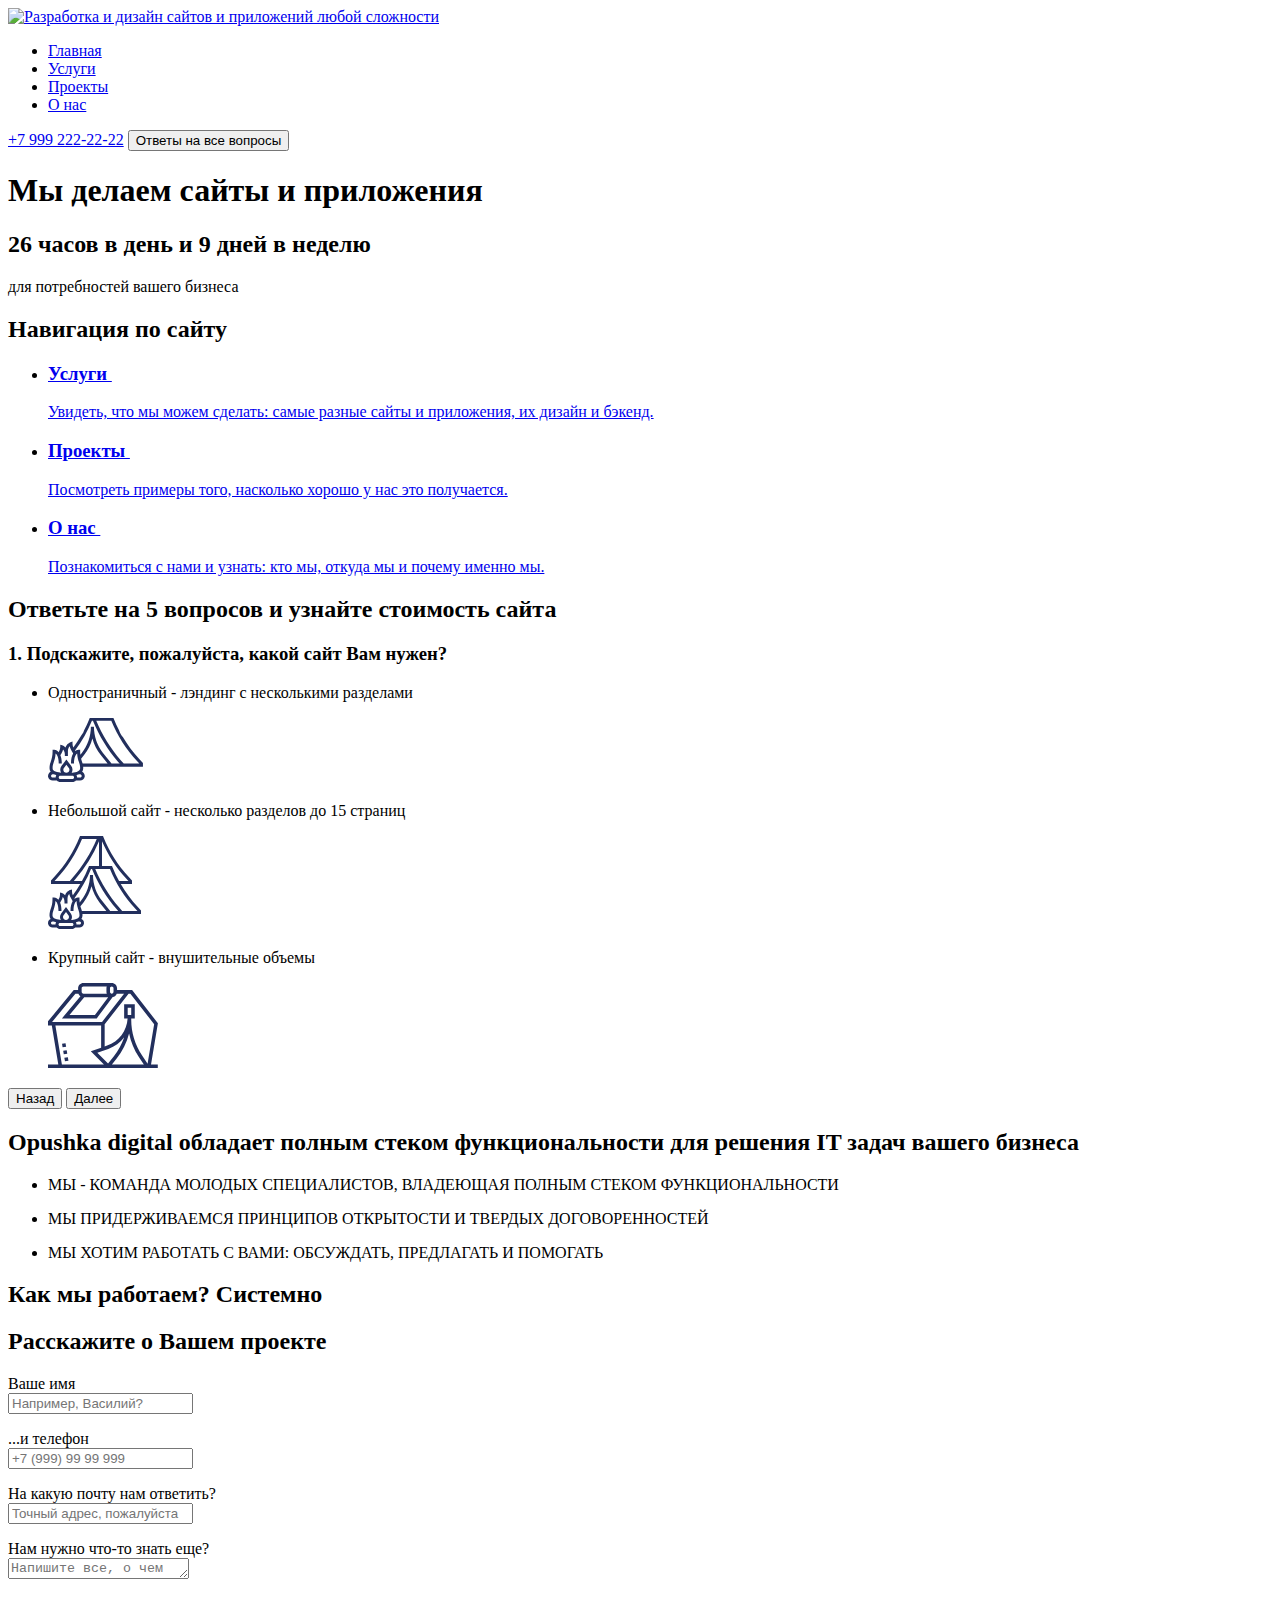
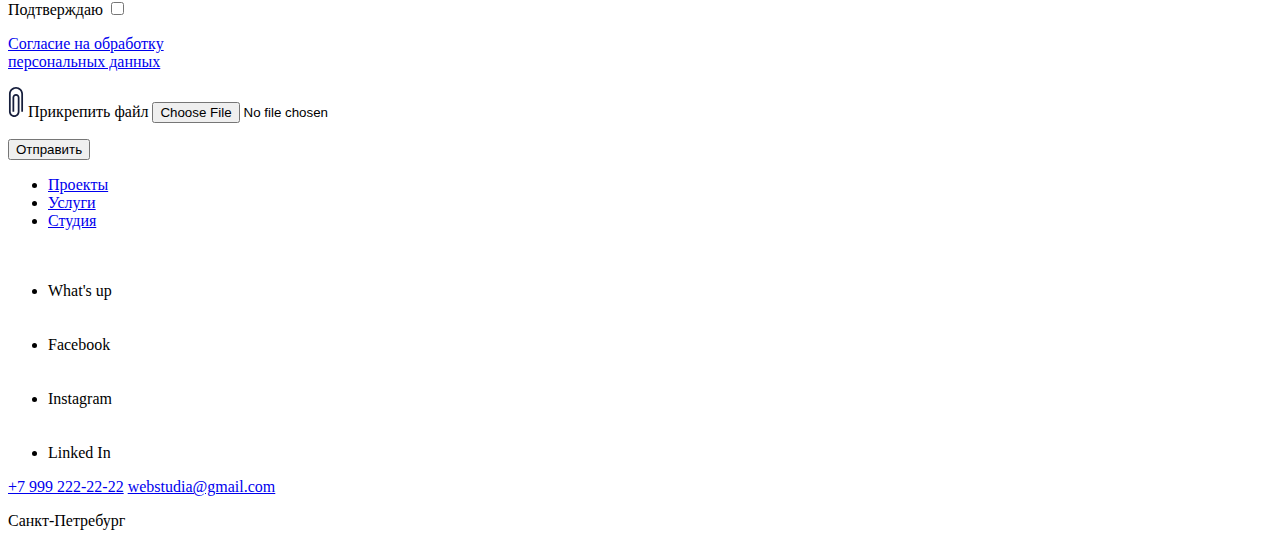
==== index.html @ 9a16cc69 "Title page" ====
<!DOCTYPE html>
<html lang="ru">
<head>
	<title>Opushka digital</title>
	<link rel="stylesheet" type="text/css" href="css/style.css">
	<meta charset="utf-8">
	<link href="https://fonts.googleapis.com/css?family=Roboto:300,400,500,600,700&amp;subset=cyrillic" rel="stylesheet">
</head>

<body>

<!-- wrapper for SVG Background -->
<div class="header--background-wrapper">
	<div class="block-container">
	<header class="header">

		<nav class="header__nav">
		
			<a class="header__logo" href="index.html"><img src="images/logo.png" width="100" height="100" alt="Разработка и дизайн сайтов и приложений любой сложности"></a>

			<ul class="header__menu">

				<li><a class="header__link visually-hidden" href="index.html">Главная</a></li>
				<li><a class="header__link" href="index.html">Услуги</a></li>
				<li><a class="header__link" href="index.html">Проекты</a></li>
				<li><a class="header__link" href="index.html">О нас</a></li>

			</ul>

			<div class="header__contacts">

				<a class="header__tel tel" href="tel:+79111760507">+7 999 222-22-22</a>
				
				<button class="header__feedback btn" title="Касательно IT и не только">Ответы на все вопросы</button>

			</div>

		</nav>

	</header>
	</div>

<main class="main-page">
	
	<div class="block-container">
	<!-- Text on pretty background -->
	<section class="main-page__abstract">

		<h1 class="abstract__h1">Мы делаем сайты и приложения</h1>

		<h2 class="abstract__slogan">26 часов в день и 9 дней в неделю</h2>

		<p  class="abstract__slogan">для потребностей вашего бизнеса</p>

	</section>
	</div>
<!-- Close wrapper for background-image -->
</div>

	<!-- Projects, services, about us etc -->
	<section class="main-page__nav-block">
	<div class="block-container">

		<h2 class="visually-hidden">Навигация по сайту</h2>

		<ul class="nav-block__list">

			<li class="nav-block__blocks">
			<a href="#">
				<h3 class="nav-block__h3">Услуги
					<svg width="31" height="8" viewBox="0 0 31 8" fill="none" xmlns="http://www.w3.org/2000/svg">
					<path d="M30.3536 4.17173C30.5488 3.97647 30.5488 3.65989 30.3536 3.46462L27.1716 0.282642C26.9763 0.0873802 26.6597 0.0873802 26.4645 0.282642C26.2692 0.477905 26.2692 0.794487 26.4645 0.989749L29.2929 3.81818L26.4645 6.6466C26.2692 6.84187 26.2692 7.15845 26.4645 7.35371C26.6597 7.54897 26.9763 7.54897 27.1716 7.35371L30.3536 4.17173ZM0 4.31818H30V3.31818H0V4.31818Z" fill="white"/>
					</svg>
				</h3>
				<p class="nav-block__title">Увидеть, что мы можем сделать: самые разные сайты и приложения, их дизайн и бэкенд.</p>
			</a>
			</li>
			
			<li class="nav-block__blocks">
			<a href="#">
				<h3 class="nav-block__h3">Проекты
					<svg width="31" height="8" viewBox="0 0 31 8" fill="none" xmlns="http://www.w3.org/2000/svg">
					<path d="M30.3536 4.17173C30.5488 3.97647 30.5488 3.65989 30.3536 3.46462L27.1716 0.282642C26.9763 0.0873802 26.6597 0.0873802 26.4645 0.282642C26.2692 0.477905 26.2692 0.794487 26.4645 0.989749L29.2929 3.81818L26.4645 6.6466C26.2692 6.84187 26.2692 7.15845 26.4645 7.35371C26.6597 7.54897 26.9763 7.54897 27.1716 7.35371L30.3536 4.17173ZM0 4.31818H30V3.31818H0V4.31818Z" fill="white"/>
					</svg>
				</h3>
				<p class="nav-block__title">Посмотреть примеры того, насколько хорошо у нас это получается.</p>
			</a>
			</li>

			<li class="nav-block__blocks">
			<a href="#">

				<h3 class="nav-block__h3">О нас 
					<svg width="31" height="8" viewBox="0 0 31 8" fill="none" xmlns="http://www.w3.org/2000/svg">
					<path d="M30.3536 4.17173C30.5488 3.97647 30.5488 3.65989 30.3536 3.46462L27.1716 0.282642C26.9763 0.0873802 26.6597 0.0873802 26.4645 0.282642C26.2692 0.477905 26.2692 0.794487 26.4645 0.989749L29.2929 3.81818L26.4645 6.6466C26.2692 6.84187 26.2692 7.15845 26.4645 7.35371C26.6597 7.54897 26.9763 7.54897 27.1716 7.35371L30.3536 4.17173ZM0 4.31818H30V3.31818H0V4.31818Z" fill="white"/>
					</svg>
				</h3>

				<p class="nav-block__title">Познакомиться с нами и узнать: кто мы, откуда мы и почему именно мы.</p>
			</a>
			</li>
		</ul>
	</div>
	</section>

	<!-- Quiz block with calculating of price -->
	<section class="main-page__quiz">

	<div class="block-container">

		<h2 class="quiz__h2">Ответьте на 5 вопросов и узнайте стоимость сайта</h2>

		<h3 class="quiz__h3">1. Подскажите, пожалуйста, какой сайт Вам нужен?</h3>

		<ul class="quiz__list">
			<li class="quiz__option">
				<p class="quiz__heading">Одностраничный - лэндинг с несколькими разделами</p>
				
				<svg width="95" height="64" viewBox="0 0 95 64" fill="none" xmlns="http://www.w3.org/2000/svg">
				<path fill-rule="evenodd" clip-rule="evenodd" d="M24.4721 23.5995L22.4874 24.26C22.3052 24.3213 18.8961 25.5235 17.4703 29.5482C16.0016 27.9356 14.3905 27.3643 14.268 27.323L12.251 26.6522V28.7763C12.251 31.0766 11.519 32.5912 10.594 34.1717C8.56781 31.9021 6.29662 31.8393 6.1251 31.8393H4.59362V33.3707C4.59362 38.1703 3.73974 40.6923 2.91526 43.1274L2.91205 43.1369C2.20145 45.2319 1.53066 47.2106 1.53066 50.2169C1.53066 51.612 1.95335 52.7606 2.64098 53.7178C2.05442 53.9935 1.52453 54.3917 1.09265 54.8986C0.218179 55.9277 -0.157034 57.2892 0.0604362 58.6338C0.41574 60.8207 2.43576 62.4686 4.75595 62.4686H8.85113C9.69345 63.4013 10.8987 64.0001 12.251 64.0001H24.5029C25.8552 64.0001 27.0604 63.4013 27.9027 62.4686H31.9979C34.3196 62.4686 36.3381 60.8207 36.6934 58.6353C36.9124 57.2892 36.5357 55.9277 35.6612 54.9001C35.2293 54.3932 34.6995 53.995 34.1129 53.7193C34.8005 52.7606 35.2232 51.612 35.2232 50.2169C35.2232 49.6717 35.1941 49.1693 35.1543 48.6854H94.9509V45.0206L91.4684 41.27C85.1854 34.5058 79.6939 27.1545 75.0043 19.3081C73.2703 17.1752 71.8704 14.6689 70.9024 11.9034C69.0146 8.24456 67.2845 4.49307 65.7441 0.640231L65.4872 0H41.7148L41.4579 0.640231C39.8438 4.67528 38.021 8.61878 36.0155 12.4657L35.2934 14.4262L32.8939 18.0561H32.9337C30.615 22.0302 28.0865 25.8819 25.359 29.5972C24.849 28.4869 24.5029 27.2847 24.5029 25.7134V23.6064L24.4721 23.5995ZM32.1603 31.8393V33.3707C32.1603 34.6801 32.2276 35.8088 32.3379 36.8227L33.6489 35.184C39.6017 27.7426 42.8806 18.3976 42.8806 8.86727H45.9436C45.9436 18.3976 49.2225 27.7426 55.1753 35.184L63.5265 45.6225H71.6878L70.1792 43.8812C59.5431 31.6095 51.0618 17.7682 44.9297 2.7414H43.9128C39.5742 13.3545 33.8801 23.3641 26.9976 32.5376L27.0367 32.6042L27.0369 32.6046C27.1325 32.7673 27.2278 32.9296 27.3208 33.0966C28.9702 31.876 30.4909 31.8393 30.6288 31.8393H32.1603ZM5.81904 44.1013L5.81267 44.1201L5.81165 44.1231C5.15814 46.0515 4.59362 47.7173 4.59362 50.2169C4.59362 51.8663 5.83565 52.9214 7.40388 53.5984C7.41154 53.5999 7.41881 53.601 7.42609 53.6022C7.43336 53.6033 7.44064 53.6045 7.4483 53.606L7.44523 53.6183C9.43003 54.4652 11.9064 54.7102 13.0872 54.7806C12.5696 53.8832 12.251 52.8571 12.251 51.7483C12.251 50.4328 12.686 49.128 13.4747 48.0728L18.3769 41.538L23.2777 48.0728C24.0679 49.128 24.5029 50.4328 24.5029 51.7483C24.5029 52.8556 24.1843 53.8817 23.6682 54.7791C25.7939 54.6489 32.1603 53.946 32.1603 50.2169C32.1603 47.7173 31.5957 46.0515 30.9422 44.1231L30.9412 44.1201L30.9377 44.1097C30.2004 41.9316 29.3787 39.5041 29.1555 35.5286C27.8109 36.5179 26.0343 39.0663 26.0343 45.6225H22.9714C22.9714 40.7493 23.9163 37.619 25.1384 35.5822C24.7923 34.8379 24.3957 34.1242 23.9561 33.3922L23.9551 33.3905L23.9551 33.3905C23.1054 31.9743 22.1748 30.4234 21.7217 28.3628C20.8212 29.2878 19.9084 30.8484 19.9084 33.3707V37.9651H16.8455V36.4337C16.8455 33.9037 15.9327 32.3447 15.0337 31.4212C14.5804 33.4856 13.6493 35.04 12.7978 36.4566C12.7228 36.5838 12.6488 36.7119 12.5747 36.8401L12.5744 36.8406C12.5138 36.9454 12.4532 37.0504 12.3919 37.155C13.2113 39.1444 13.7825 41.8551 13.7825 45.6225H10.7195C10.7195 39.08 8.95068 36.5302 7.59838 35.5362C7.37695 39.502 6.55559 41.9269 5.81904 44.1013ZM15.925 49.9106C15.5314 50.4374 15.314 51.0898 15.314 51.7483C15.314 53.4375 16.6877 54.8113 18.3769 54.8113C20.0662 54.8113 21.4399 53.4375 21.4399 51.7483C21.4399 51.0898 21.2224 50.4374 20.8273 49.9106L18.3769 46.644L15.925 49.9106ZM3.08358 58.1422C3.19844 58.8513 3.93355 59.4057 4.75595 59.4057H7.65658C7.65658 58.5787 7.89242 57.8145 8.27529 57.1437C7.67649 56.9783 7.0884 56.7807 6.52022 56.5495C5.88619 56.4193 5.2399 56.3427 4.59362 56.3427C4.14336 56.3427 3.71761 56.5388 3.4251 56.8833C3.12799 57.231 3.007 57.6782 3.08358 58.1422ZM10.7195 59.4057C10.7195 60.2495 11.4056 60.9371 12.251 60.9371H24.5029C25.3482 60.9371 26.0343 60.2495 26.0343 59.4057C26.0343 58.5618 25.3482 57.8742 24.5029 57.8742H22.9714H13.7825H12.251C11.4056 57.8742 10.7195 58.5618 10.7195 59.4057ZM29.0973 59.4057H31.9979C32.8203 59.4057 33.5539 58.8513 33.6703 58.1422C33.7453 57.6782 33.6244 57.231 33.3288 56.8833C33.0363 56.5388 32.6105 56.3427 32.1603 56.3427C31.5216 56.3427 30.883 56.4132 30.2582 56.5403C29.6823 56.7761 29.085 56.9768 28.477 57.1437C28.8614 57.8145 29.0973 58.5787 29.0973 59.4057ZM33.0975 40.7784C33.3318 41.6131 33.5861 42.3834 33.8418 43.1369C34.1206 43.9593 34.3916 44.7664 34.6198 45.6225H59.6028L52.7847 37.0968C48.8534 32.1823 46.0186 26.4899 44.4136 20.4559C42.8086 26.4883 39.9739 32.1823 36.0426 37.0968L33.0975 40.7784ZM72.4949 41.8765L75.7416 45.6225H91.3305L89.2263 43.3559C78.1598 31.4396 69.438 17.7789 63.2906 2.7414H48.2576C54.2228 17.0085 62.3534 30.1746 72.4949 41.8765Z" fill="#222F5D"/>
				</svg>
			</li>

			<li class="quiz__option">
				<p class="quiz__heading">Небольшой сайт - несколько разделов до 15 страниц</p>
				
				<svg width="93" height="93" viewBox="0 0 93 93" fill="none" xmlns="http://www.w3.org/2000/svg">
				<path d="M93 74.4105L89.589 70.737C83.1089 63.7605 77.4884 56.1465 72.7393 48H83.9999V44.4105L80.5889 40.737C69.7723 29.088 61.2957 15.7005 55.3932 0.942L55.0152 0H31.984L31.606 0.942C25.7034 15.699 17.2268 29.088 6.41025 40.737L2.99922 44.4105V48H32.257C29.986 51.8925 27.5094 55.665 24.8379 59.304C24.3384 58.2165 23.9994 57.039 23.9994 55.5V53.4195L22.0254 54.0765C21.8469 54.1365 18.5079 55.314 17.1113 59.256C15.6728 57.6765 14.0948 57.117 13.9748 57.0765L11.9993 56.4195V58.5C11.9993 60.753 11.2823 62.2365 10.3763 63.7845C8.39177 61.5615 6.16725 61.5 5.99925 61.5H4.49923V63C4.49923 67.707 3.66073 70.1775 2.85222 72.5655C2.15621 74.6175 1.49921 76.5555 1.49921 79.5C1.49921 80.8665 1.91321 81.9915 2.58672 82.929C2.01221 83.199 1.49321 83.589 1.0702 84.0855C0.213696 85.0935 -0.153807 86.427 0.0591944 87.744C0.407197 89.886 2.38571 91.5 4.65823 91.5H8.66927C9.49428 92.4135 10.6748 93 11.9993 93H23.9994C25.3239 93 26.5044 92.4135 27.3294 91.5H31.3405C33.6145 91.5 35.5915 89.886 35.9395 87.7455C36.154 86.427 35.785 85.0935 34.9285 84.087C34.5055 83.5905 33.9865 83.2005 33.412 82.9305C34.0855 81.9915 34.4995 80.8665 34.4995 79.5C34.4995 78.966 34.471 78.474 34.432 78H93V74.4105ZM78.3914 42.78L80.4539 45H71.0548C68.5723 40.4655 66.3298 35.7855 64.3932 30.942L64.0152 30H53.9997V5.3235C59.9532 19.131 68.1283 31.7295 78.3914 42.78ZM8.60777 42.78C19.4469 31.1085 27.9894 17.7285 34.0105 3H48.7346C42.8906 16.974 34.9285 29.8695 24.9954 41.331L21.8139 45H6.54525L8.60777 42.78ZM25.7844 45L27.2619 43.2945C37.1245 31.917 45.0806 19.1535 50.9996 5.34V30H40.984L40.606 30.942C38.677 35.7645 36.4435 40.4535 33.952 45H25.7844ZM31.4995 63V61.5H29.9995C29.8645 61.5 28.3749 61.536 26.7594 62.7315C26.6559 62.5455 26.5494 62.3655 26.4429 62.184C33.184 53.199 38.761 43.395 43.0106 33H44.0066C50.0126 47.718 58.3197 61.275 68.7373 73.2945L70.2148 75H62.2212L54.0417 64.776C48.2111 57.4875 44.9996 48.3345 44.9996 39H41.9996C41.9996 48.3345 38.788 57.4875 32.9575 64.776L31.6735 66.381C31.5655 65.388 31.4995 64.2825 31.4995 63ZM5.69324 73.5285C6.41625 71.394 7.22476 69.0165 7.44226 65.121C8.76677 66.0945 10.4993 68.592 10.4993 75H13.4993C13.4993 71.31 12.9398 68.655 12.1373 66.7065C12.2708 66.4785 12.4013 66.249 12.5348 66.0225C13.3688 64.635 14.2808 63.1125 14.7248 61.0905C15.6053 61.995 16.4993 63.522 16.4993 66V67.5H19.4994V63C19.4994 60.5295 20.3934 59.001 21.2754 58.095C21.7194 60.114 22.6314 61.6335 23.4639 63.021C23.8944 63.738 24.2829 64.437 24.6219 65.166C23.4249 67.161 22.4994 70.227 22.4994 75H25.4994C25.4994 68.5785 27.2394 66.0825 28.5564 65.1135C28.7754 69.0135 29.5825 71.3925 30.3055 73.5285C30.946 75.4185 31.4995 77.0505 31.4995 79.5C31.4995 83.1525 25.2639 83.841 23.1819 83.9685C23.6874 83.0895 23.9994 82.0845 23.9994 81C23.9994 79.7115 23.5734 78.4335 22.7994 77.4L17.9993 70.9995L13.1978 77.4C12.4253 78.4335 11.9993 79.7115 11.9993 81C11.9993 82.086 12.3113 83.091 12.8183 83.97C11.6618 83.901 9.23627 83.661 7.29226 82.8315L7.29526 82.8195C7.28026 82.8165 7.26676 82.815 7.25176 82.812C5.71574 82.149 4.49923 81.1155 4.49923 79.5C4.49923 77.0505 5.05274 75.4185 5.69324 73.5285ZM14.9993 81C14.9993 80.355 15.2123 79.716 15.5978 79.2L17.9993 76.0005L20.3994 79.2C20.7864 79.716 20.9994 80.355 20.9994 81C20.9994 82.6545 19.6539 84 17.9993 84C16.3448 84 14.9993 82.6545 14.9993 81ZM4.65823 88.5C3.85273 88.5 3.13272 87.957 3.02022 87.2625C2.94522 86.808 3.06372 86.37 3.35472 86.0295C3.64123 85.692 4.05823 85.5 4.49923 85.5C5.13224 85.5 5.76524 85.575 6.38625 85.7025C6.94275 85.929 7.51876 86.1225 8.10526 86.2845C7.73026 86.9415 7.49926 87.69 7.49926 88.5H4.65823ZM23.9994 90H11.9993C11.1713 90 10.4993 89.3265 10.4993 88.5C10.4993 87.6735 11.1713 87 11.9993 87H13.4993H22.4994H23.9994C24.8274 87 25.4994 87.6735 25.4994 88.5C25.4994 89.3265 24.8274 90 23.9994 90ZM31.3405 88.5H28.4994C28.4994 87.69 28.2684 86.9415 27.8919 86.2845C28.4874 86.121 29.0724 85.9245 29.6364 85.6935C30.2485 85.569 30.874 85.5 31.4995 85.5C31.9405 85.5 32.3575 85.692 32.644 86.0295C32.9335 86.37 33.052 86.808 32.9785 87.2625C32.8645 87.957 32.146 88.5 31.3405 88.5ZM33.1465 72.5655C32.896 71.8275 32.647 71.073 32.4175 70.2555L35.302 66.6495C39.1525 61.836 41.9291 56.259 43.5011 50.3505C45.0731 56.2605 47.8496 61.836 51.7001 66.6495L58.3782 75H33.9085C33.685 74.1615 33.4195 73.371 33.1465 72.5655ZM74.1853 75L71.0053 71.331C61.0722 59.8695 53.1087 46.974 47.2661 33H61.9902C68.0113 47.7285 76.5539 61.1085 87.393 72.78L89.454 75H74.1853Z" fill="#222F5D"/>
				</svg>
			</li>

			<li class="quiz__option">
				<p class="quiz__heading">Крупный сайт - внушительные объемы</p>
				
				<svg width="110" height="85" viewBox="0 0 110 85" fill="none" xmlns="http://www.w3.org/2000/svg">
				<path d="M16.356 74.7368L19.8497 74.1557L20.4308 77.6494L16.9371 78.2305L16.356 74.7368Z" fill="#222F5D"/>
				<path d="M15.1927 67.7513L18.6864 67.1703L19.2678 70.6657L15.7741 71.2468L15.1927 67.7513Z" fill="#222F5D"/>
				<path d="M14.0294 60.7671L17.523 60.186L18.1041 63.6797L14.6105 64.2608L14.0294 60.7671Z" fill="#222F5D"/>
				<path d="M109.896 40.2546L84.0951 7.08333H81.4583H78.8216H69.0625V5.3125C69.0625 2.38354 66.679 0 63.75 0H35.4167C32.4877 0 30.1042 2.38354 30.1042 5.3125V7.08333H25.7267L0 38.3244V42.5H3.8126L10.3063 81.4583H0V85H109.792V81.4583H103.027L109.896 40.2546ZM60.3146 65.9441C66.7923 63.6774 72.2447 59.5691 76.2167 54.3469C73.8455 61.2637 70.3021 67.7769 65.6944 73.5356L60.0614 80.5765L49.2858 69.8009L60.3146 65.9441ZM79.6875 31.875V24.7917H83.2292V31.875H79.6875ZM68.4604 75.7492C74.4423 68.2709 78.733 59.5921 81.0989 50.3926C82.8343 58.8395 86.1564 66.9039 91.0067 74.1802L95.8588 81.4583H63.8952L68.4604 75.7492ZM81.4583 10.625H82.3632L106.147 41.2038L99.574 80.6473L93.9551 72.2181C86.9391 61.6941 83.2292 49.4452 83.2292 36.7961V35.4167H86.7708V21.25H76.1458V35.4167H79.6184C78.9066 47.708 70.8705 58.4977 59.1458 62.6007L56.6667 63.4667V41.3366L80.5534 10.625H81.4583ZM65.5208 5.3125V8.85417C65.5208 9.83167 64.7275 10.625 63.75 10.625C62.7725 10.625 61.9792 9.83167 61.9792 8.85417V5.3125C61.9792 4.335 62.7725 3.54167 63.75 3.54167C64.7275 3.54167 65.5208 4.335 65.5208 5.3125ZM36.2472 14.1667H60.2083L46.9271 31.875H21.4891L36.2472 14.1667ZM33.6458 5.3125C33.6458 4.335 34.4392 3.54167 35.4167 3.54167H58.7633C58.565 4.09771 58.4375 4.68917 58.4375 5.3125V8.85417C58.4375 9.4775 58.565 10.069 58.7633 10.625H35.4167C34.4392 10.625 33.6458 9.83167 33.6458 8.85417V5.3125ZM27.3983 10.625H30.4318C30.8107 11.6875 31.5014 12.6012 32.4169 13.2299L13.9276 35.4167H48.6979L64.708 14.0693C66.5887 13.724 68.108 12.3888 68.7367 10.625H76.0679L54.0299 38.9583H4.06583L27.3983 10.625ZM7.40208 42.5H53.125V64.708L42.7975 68.3241L55.9335 81.4583H13.8957L7.40208 42.5Z" fill="#222F5D"/>
				</svg>
			</li>
		</ul>

		<div class="quiz__nav">
			<button class="nav__btn">Назад</button>
			<button class="nav__btn">Далее</button>
		</div>

	</div>
		
	</section>

	<!-- Our advantages like full stack, soft skills, energy & etc -->
	<div class="advantages--background-wrapper">
	
	<section class="main-page__advantages">
	<div class="block-container">

		<h2 class="visually-hidden">Opushka digital обладает полным стеком функциональности для решения IT задач вашего бизнеса</h2>

		<ul class="advantages__list">
			<li class="advantages__point">
				<!-- <h3 class="advantages__h3">FULL STACK</h3> -->
				<p class="advantages__description">
					МЫ - КОМАНДА МОЛОДЫХ СПЕЦИАЛИСТОВ, ВЛАДЕЮЩАЯ ПОЛНЫМ СТЕКОМ ФУНКЦИОНАЛЬНОСТИ
				</p>
			</li>
			<li class="advantages__point">
				<!-- <h3 class="advantages__h3">PRINCIPLES</h3> -->
				<p class="advantages__description">
					МЫ ПРИДЕРЖИВАЕМСЯ ПРИНЦИПОВ ОТКРЫТОСТИ И ТВЕРДЫХ ДОГОВОРЕННОСТЕЙ
				</p>
			</li>
			<li class="advantages__point">
				<!-- <h3 class="advantages__h3">PRODUCT</h3> -->
				<p class="advantages__description">
					МЫ ХОТИМ РАБОТАТЬ С ВАМИ: ОБСУЖДАТЬ, ПРЕДЛАГАТЬ И ПОМОГАТЬ
				</p>
			</li>
		</ul>
	</div>
	</section>

	</div>	

	<!-- How we work: from conversation till project's end -->
	<section class="main-page__how-work">

	<div class="block-container">

		<h2 class="how-work__h2">Как мы работаем? Системно</h2>

		<!-- <input class="visually-hidden" type="radio" id="level-1" name="toggle" checked>
	    <input class="visually-hidden" type="radio" id="level-2" name="toggle">
	    <input class="visually-hidden" type="radio" id="level-3" name="toggle">
	    <input class="visually-hidden" type="radio" id="level-4" name="toggle">
	    <input class="visually-hidden" type="radio" id="level-5" name="toggle">
	    <br>
	    <label for="level-1">1</label>
        <label for="level-2">2</label>
        <label for="level-3">3</label>
        <label for="level-4">4</label>
        <label for="level-5">5</label> -->

        <!-- Жду дезигн от Алины -->

    </div>

	</section>

	<!-- Form to call -->
	<section class="main-page__form">

	<div class="block-container">

		<h2 class="form__h3">Расскажите о Вашем проекте</h2>

		<form class="action-form">
			
			<p><label class="form__label" for="name" >Ваше имя</label><br>
			<input type="text" name="name" id="name" placeholder="Например, Василий?"></p>
			
			<p><label class="form__label" for="phone" title="На всякий случай!" >...и телефон</label><br>
			<input type="tel" name="phone" placeholder="+7 (999) 99 99 999" id="phone"></p>
		
			<p><label class="form__label" for="email" >На какую почту нам ответить?</label><br>
			<input type="email" name="email" id="email" placeholder="Точный адрес, пожалуйста"></p>

			<p><label class="form__label" for="message" >Нам нужно что-то знать еще?</label><br>
			<textarea placeholder="Напишите все, о чем думаете" maxlength="400" rows="1" id="message"></textarea></p>
			
			<div class="agreement">
				<p><label class="form__label" for="agreement" >Подтверждаю</label>
				<input class="" type="checkbox" name="agreement" id="agreement" required></p>
				<a class="agreement__link" href="#">Согласие на обработку<br> персональных данных</a>
			</div>

			<p>
				<label class="form__label" for="file" title="Например, вариант дизайна, который Вам сильно нравится">
				<svg width="16" height="30" viewBox="0 0 16 30" fill="none" xmlns="http://www.w3.org/2000/svg"><path d="M6.24219 30C3.33441 30 0.96875 27.6343 0.96875 24.7266V7.03125C0.96875 3.15422 4.12297 0 8 0C11.877 0 15.0312 3.15422 15.0312 7.03125V24.7266H13.2734V7.03125C13.2734 4.12348 10.9078 1.75781 8 1.75781C5.09223 1.75781 2.72656 4.12348 2.72656 7.03125V24.7266C2.72656 26.6651 4.30367 28.2422 6.24219 28.2422C8.1807 28.2422 9.75781 26.6651 9.75781 24.7266V10.5469C9.75781 9.57762 8.96926 8.78906 8 8.78906C7.03074 8.78906 6.24219 9.57762 6.24219 10.5469V24.7266H4.48438V10.5469C4.48438 8.60836 6.06148 7.03125 8 7.03125C9.93852 7.03125 11.5156 8.60836 11.5156 10.5469V24.7266C11.5156 27.6343 9.14996 30 6.24219 30Z" fill="#161E3C"/></svg>
				Прикрепить файл
				</label>
				<input class="visually-hidden" type="file" name="file" id="file">
			</p>
			
			<p><input class="btn" type="submit" name="submit" value="Отправить"></p>
			

		</form>

	</div>
		
	</section>

</main>

<footer class="footer">

<div class="block-container">

	<div class="footer__first-line">

		<ul class="footer__nav">
			<li><a class="footer__link" href="#">Проекты</a></li>
			<li><a class="footer__link" href="#">Услуги</a></li>
			<li><a class="footer__link" href="#">Студия</a></li>						
		</ul>

		<ul class="footer__social">
			<li class="social"><span class="visually-hidden">What's up</span>
				<a class="social__link" href="#">
					<svg width="51" height="50" viewBox="0 0 51 50" fill="none" xmlns="http://www.w3.org/2000/svg"><g clip-path="url(#clip0)">
					<path d="M25.8827 0.000976562C12.0681 0.000976562 0.865295 11.196 0.865295 25.001C0.865295 38.806 12.0681 50.001 25.8827 50.001C39.6973 50.001 50.9 38.806 50.9 25.001C50.9 11.196 39.6973 0.000976562 25.8827 0.000976562ZM26.4129 39.5567C26.4125 39.5567 26.4133 39.5567 26.4129 39.5567H26.4068C23.9007 39.5556 21.4381 38.9277 19.2512 37.736L11.3138 39.8161L13.4381 32.0647C12.1276 29.7964 11.4382 27.223 11.4393 24.5867C11.4428 16.3393 18.1598 9.62965 26.4129 9.62965C30.418 9.63118 34.1777 11.1891 37.0045 14.0162C39.8316 16.8436 41.3876 20.6019 41.386 24.5985C41.3826 32.8463 34.6648 39.5567 26.4129 39.5567Z" fill="white"/>
					<path d="M26.4178 12.1562C19.5531 12.1562 13.9702 17.733 13.9672 24.588C13.9664 26.9371 14.6245 29.2247 15.8701 31.2042L16.166 31.6745L14.9085 36.2625L19.6187 35.028L20.0734 35.2973C21.984 36.4303 24.1744 37.0296 26.4075 37.0304H26.4125C33.2719 37.0304 38.8547 31.4533 38.8578 24.5979C38.8589 21.2757 37.5656 18.1522 35.2161 15.8023C32.8665 13.4525 29.7416 12.1574 26.4178 12.1562ZM33.738 29.9331C33.4261 30.8059 31.9316 31.6028 31.2128 31.7104C30.568 31.8065 29.7527 31.8466 28.8563 31.5624C28.3128 31.39 27.6161 31.1599 26.7232 30.775C22.9704 29.1561 20.5193 25.381 20.3322 25.1316C20.1452 24.8821 18.8045 23.1048 18.8045 21.265C18.8045 19.4255 19.7711 18.5211 20.1139 18.1472C20.457 17.773 20.8624 17.6796 21.1117 17.6796C21.361 17.6796 21.6106 17.6818 21.8286 17.6925C22.0584 17.704 22.3669 17.6052 22.6703 18.3342C22.9822 19.0826 23.7304 20.922 23.8239 21.109C23.9175 21.2963 23.9797 21.5145 23.8552 21.7639C23.7304 22.0134 23.3159 22.5517 22.92 23.0423C22.7539 23.2479 22.5375 23.431 22.7558 23.8052C22.9738 24.179 23.7251 25.4032 24.8371 26.3942C26.2663 27.6676 27.4718 28.062 27.8459 28.2493C28.2196 28.4362 28.438 28.405 28.6563 28.1559C28.8743 27.9064 29.5916 27.0645 29.8408 26.6902C30.0901 26.316 30.3398 26.3786 30.6826 26.5033C31.0257 26.6277 32.8649 27.5322 33.239 27.7191C33.6131 27.9064 33.8624 27.9998 33.9559 28.1559C34.0499 28.3119 34.0499 29.0599 33.738 29.9331Z" fill="white"/></g><defs><clipPath id="clip0"><rect x="0.865295" y="0.000976562" width="50.0347" height="50" fill="white"/></clipPath></defs></svg>
				</a>
			</li>

			<li class="social"><span class="visually-hidden">Facebook</span>
				<a class="social__link" href="#">
					<svg width="51" height="50" viewBox="0 0 51 50" fill="none" xmlns="http://www.w3.org/2000/svg"><g clip-path="url(#clip0)">
					<path d="M29.9813 49.6755C29.773 49.7095 29.5639 49.7408 29.3541 49.7694C29.5639 49.7408 29.773 49.7095 29.9813 49.6755Z" fill="white"/>
					<path d="M30.4819 49.5901C30.3824 49.6084 30.2828 49.6252 30.1832 49.6423C30.2828 49.6252 30.3824 49.6084 30.4819 49.5901Z" fill="white"/>
					<path d="M28.7947 49.8389C28.551 49.8663 28.3057 49.8907 28.0596 49.9113C28.3057 49.8907 28.551 49.8663 28.7947 49.8389Z" fill="white"/>
					<path d="M29.2756 49.78C29.1585 49.7957 29.0406 49.8102 28.9232 49.8239C29.0406 49.8102 29.1585 49.7957 29.2756 49.78Z" fill="white"/>
					<path d="M31.163 49.4551C31.0752 49.4738 30.9871 49.4925 30.899 49.5104C30.9871 49.4925 31.0752 49.4738 31.163 49.4551Z" fill="white"/>
					<path d="M32.8534 49.0354C32.7824 49.0556 32.7115 49.0747 32.6405 49.0945C32.7115 49.0747 32.7824 49.0556 32.8534 49.0354Z" fill="white"/>
					<path d="M32.3422 49.175C32.2651 49.1953 32.1877 49.2159 32.1102 49.2353C32.1877 49.2159 32.2651 49.1956 32.3422 49.175Z" fill="white"/>
					<path d="M31.6734 49.3423C31.5917 49.3614 31.5093 49.3793 31.4269 49.3976C31.5093 49.3793 31.5917 49.3614 31.6734 49.3423Z" fill="white"/>
					<path d="M28.0514 49.9121C27.9198 49.9232 27.7882 49.9331 27.6562 49.9419C27.7882 49.9331 27.9198 49.9232 28.0514 49.9121Z" fill="white"/>
					<path d="M50.9653 25.001C50.9653 11.196 39.7625 0.000976562 25.9479 0.000976562C12.1333 0.000976562 0.930542 11.196 0.930542 25.001C0.930542 38.806 12.1333 50.001 25.9479 50.001C26.0949 50.001 26.2411 49.9979 26.3877 49.9953V30.5338H21.0128V24.2743H26.3877V19.668C26.3877 14.3259 29.6511 11.4184 34.4197 11.4184C36.7033 11.4184 38.6662 11.5885 39.2384 11.6644V17.2476H35.9501C33.3558 17.2476 32.8535 18.4798 32.8535 20.2875V24.2743H39.0567L38.2482 30.5338H32.8535V49.0351C43.3103 46.0394 50.9653 36.4123 50.9653 25.001Z" fill="white"/>
					<path d="M27.6003 49.9453C27.3401 49.9621 27.0788 49.9754 26.8167 49.9842C27.0788 49.9754 27.3401 49.9621 27.6003 49.9453Z" fill="white"/>
					<path d="M26.8031 49.9849C26.665 49.9894 26.5265 49.9929 26.3881 49.9952C26.5265 49.9929 26.665 49.9894 26.8031 49.9849Z" fill="white"/>
					</g><defs><clipPath id="clip0"><rect x="0.930542" y="0.000976562" width="50.0347" height="50" fill="white"/></clipPath></defs></svg>
				</a>
			</li>

			<li class="social"><span class="visually-hidden">Instagram</span>
				<a class="social__link" href="#">
					<svg width="51" height="50" viewBox="0 0 51 50" fill="none" xmlns="http://www.w3.org/2000/svg"><g clip-path="url(#clip0)">
					<path d="M30.6711 25.001C30.6711 27.6438 28.5273 29.7861 25.8827 29.7861C23.238 29.7861 21.0942 27.6438 21.0942 25.001C21.0942 22.3582 23.238 20.2158 25.8827 20.2158C28.5273 20.2158 30.6711 22.3582 30.6711 25.001Z" fill="white"/>
					<path d="M37.0812 16.5348C36.8511 15.9115 36.4838 15.3473 36.0067 14.8842C35.5432 14.4073 34.979 14.0404 34.3549 13.8103C33.8487 13.6139 33.0883 13.3801 31.6877 13.3163C30.1726 13.2473 29.7184 13.2324 25.8827 13.2324C22.0466 13.2324 21.5924 13.2469 20.0776 13.316C18.6771 13.3801 17.9163 13.6139 17.4105 13.8103C16.7863 14.0404 16.2217 14.4073 15.7587 14.8842C15.2815 15.3473 14.9143 15.9111 14.6837 16.5348C14.4871 17.0406 14.2531 17.8009 14.1894 19.2005C14.1203 20.7142 14.1054 21.1681 14.1054 25.0015C14.1054 28.8345 14.1203 29.2885 14.1894 30.8025C14.2531 32.2021 14.4871 32.962 14.6837 33.4679C14.9143 34.0916 15.2812 34.6554 15.7583 35.1185C16.2217 35.5953 16.7859 35.9623 17.4101 36.1923C17.9163 36.3892 18.6771 36.623 20.0776 36.6867C21.5924 36.7558 22.0463 36.7702 25.8823 36.7702C29.7187 36.7702 30.173 36.7558 31.6873 36.6867C33.0879 36.623 33.8487 36.3892 34.3549 36.1923C35.6078 35.7094 36.598 34.7198 37.0812 33.4679C37.2778 32.962 37.5118 32.2021 37.576 30.8025C37.6451 29.2885 37.6596 28.8345 37.6596 25.0015C37.6596 21.1681 37.6451 20.7142 37.576 19.2005C37.5122 17.8009 37.2782 17.0406 37.0812 16.5348ZM25.8827 32.3727C21.8084 32.3727 18.5057 29.0726 18.5057 25.0011C18.5057 20.9297 21.8084 17.6296 25.8827 17.6296C29.9566 17.6296 33.2593 20.9297 33.2593 25.0011C33.2593 29.0726 29.9566 32.3727 25.8827 32.3727ZM33.551 19.0609C32.5989 19.0609 31.8271 18.2896 31.8271 17.3382C31.8271 16.3868 32.5989 15.6155 33.551 15.6155C34.503 15.6155 35.2749 16.3868 35.2749 17.3382C35.2745 18.2896 34.503 19.0609 33.551 19.0609Z" fill="white"/>
					<path d="M25.8827 0.000976562C12.0681 0.000976562 0.865295 11.196 0.865295 25.001C0.865295 38.806 12.0681 50.001 25.8827 50.001C39.6973 50.001 50.9 38.806 50.9 25.001C50.9 11.196 39.6973 0.000976562 25.8827 0.000976562ZM40.1614 30.9195C40.092 32.4476 39.8488 33.491 39.4938 34.4042C38.7475 36.3325 37.2221 37.8569 35.2924 38.6027C34.3789 38.9574 33.3345 39.2 31.8057 39.2699C30.2738 39.3397 29.7844 39.3564 25.883 39.3564C21.9813 39.3564 21.4923 39.3397 19.96 39.2699C18.4312 39.2 17.3868 38.9574 16.4733 38.6027C15.5144 38.2422 14.6463 37.6772 13.9286 36.9467C13.198 36.2299 12.6326 35.3621 12.2719 34.4042C11.9169 33.4913 11.6737 32.4476 11.6043 30.9199C11.5336 29.3886 11.5172 28.8996 11.5172 25.001C11.5172 21.1024 11.5336 20.6133 11.6039 19.0825C11.6733 17.5543 11.9161 16.511 12.2711 15.5977C12.6319 14.6399 13.1976 13.772 13.9286 13.0553C14.6459 12.3247 15.5144 11.7598 16.4729 11.3993C17.3868 11.0445 18.4308 10.8019 19.96 10.7321C21.4919 10.6623 21.9813 10.6455 25.8827 10.6455C29.784 10.6455 30.2734 10.6623 31.8053 10.7325C33.3345 10.8019 34.3785 11.0445 35.2924 11.3989C36.2509 11.7594 37.1194 12.3247 37.8371 13.0553C38.5677 13.7724 39.1334 14.6399 39.4938 15.5977C39.8492 16.511 40.092 17.5543 40.1618 19.0825C40.2317 20.6133 40.2481 21.1024 40.2481 25.001C40.2481 28.8996 40.2317 29.3886 40.1614 30.9195Z" fill="white"/></g><defs><clipPath id="clip0"><rect x="0.865295" y="0.000976562" width="50.0347" height="50" fill="white"/></clipPath></defs></svg>
				</a>
			</li>

			<li class="social"><span class="visually-hidden">Linked In</span>
				<a class="social__link" href="#">
					<svg width="51" height="50" viewBox="0 0 51 50" fill="none" xmlns="http://www.w3.org/2000/svg"><g clip-path="url(#clip0)">
					<path d="M25.9479 0.000976562C12.1333 0.000976562 0.930542 11.196 0.930542 25.001C0.930542 38.806 12.1333 50.001 25.9479 50.001C39.7625 50.001 50.9653 38.806 50.9653 25.001C50.9653 11.196 39.7625 0.000976562 25.9479 0.000976562ZM18.6781 37.7939H12.5853V19.4762H18.6781V37.7939ZM15.6319 16.9749H15.5922C13.5476 16.9749 12.2253 15.5684 12.2253 13.8106C12.2253 12.0131 13.5881 10.6455 15.6724 10.6455C17.7566 10.6455 19.0393 12.0131 19.079 13.8106C19.079 15.5684 17.7566 16.9749 15.6319 16.9749ZM40.6477 37.7939H34.5556V27.9944C34.5556 25.5316 33.6734 23.852 31.4689 23.852C29.7859 23.852 28.7834 24.985 28.3429 26.0786C28.1818 26.47 28.1425 27.017 28.1425 27.5645V37.7939H22.05C22.05 37.7939 22.1298 21.1947 22.05 19.4762H28.1425V22.0698C28.9522 20.8216 30.4008 19.0462 33.6334 19.0462C37.642 19.0462 40.6477 21.6643 40.6477 27.2906V37.7939Z" fill="white"/>
					</g><defs><clipPath id="clip0"><rect x="0.930542" y="0.000976562" width="50.0347" height="50" fill="white"/></clipPath></defs></svg>
				</a>
			</li>
		</ul>
		
	</div>

	<div class="footer__second-line">
	
		<a class="footer__phone" href="tel:+79992222222">+7 999 222-22-22</a>

		<a class="footer__email" href="mailto:webstudia@gmail.com">webstudia@gmail.com</a>

		<p class="footer__city">Санкт-Петребург</p>

	</div>

</div>
</footer>
</body>
</html>
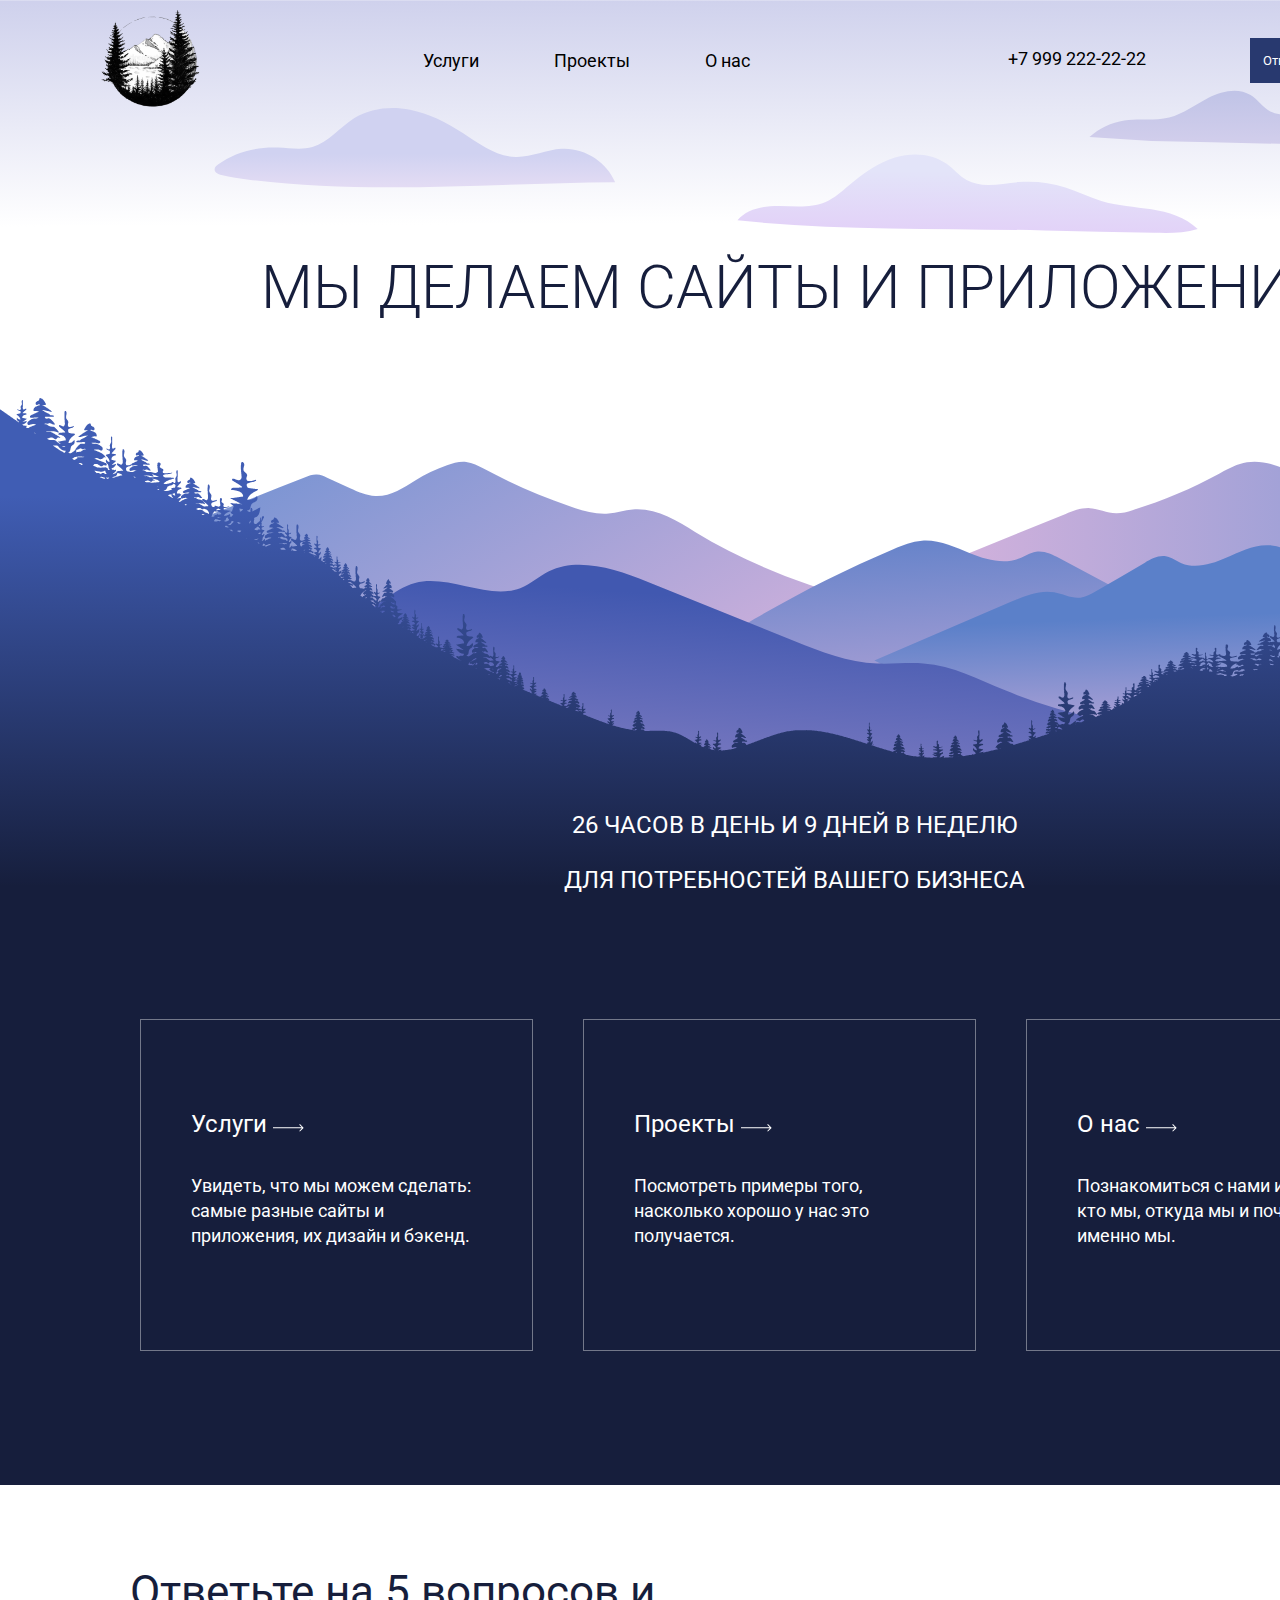
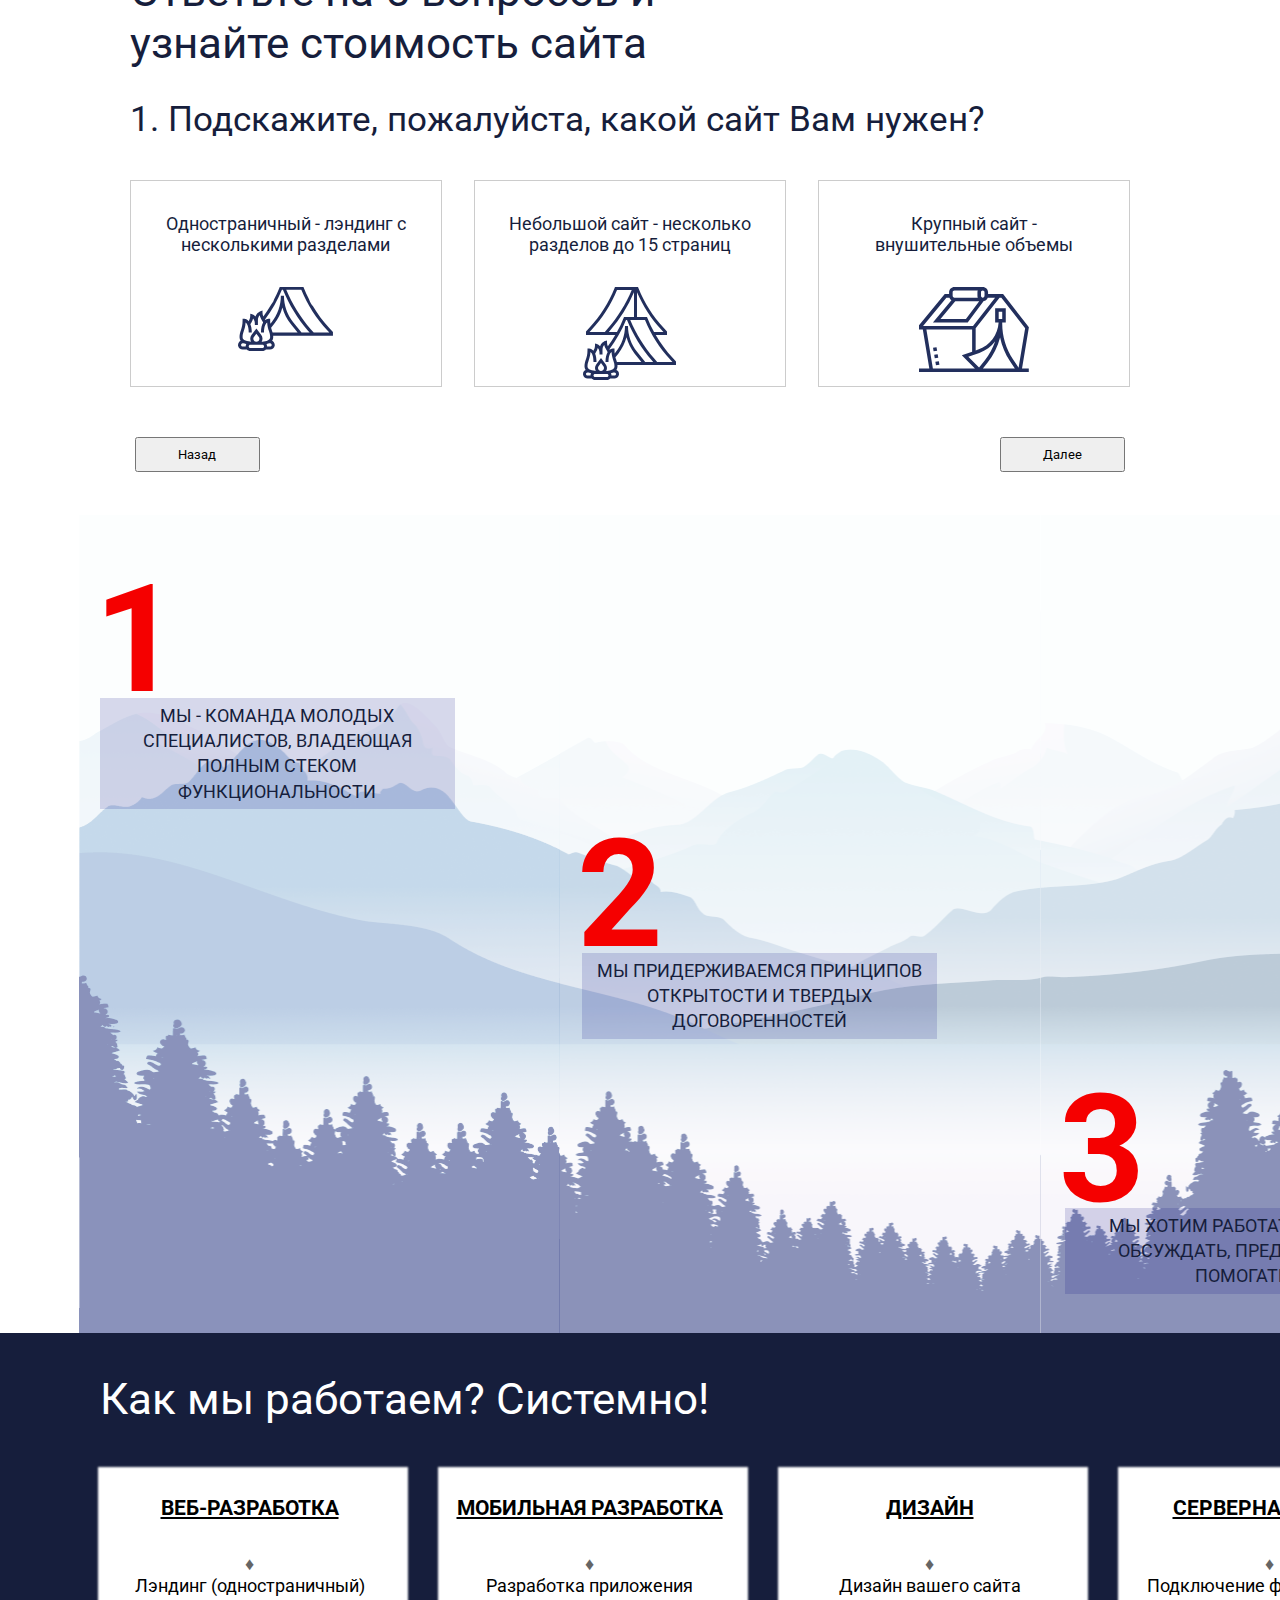
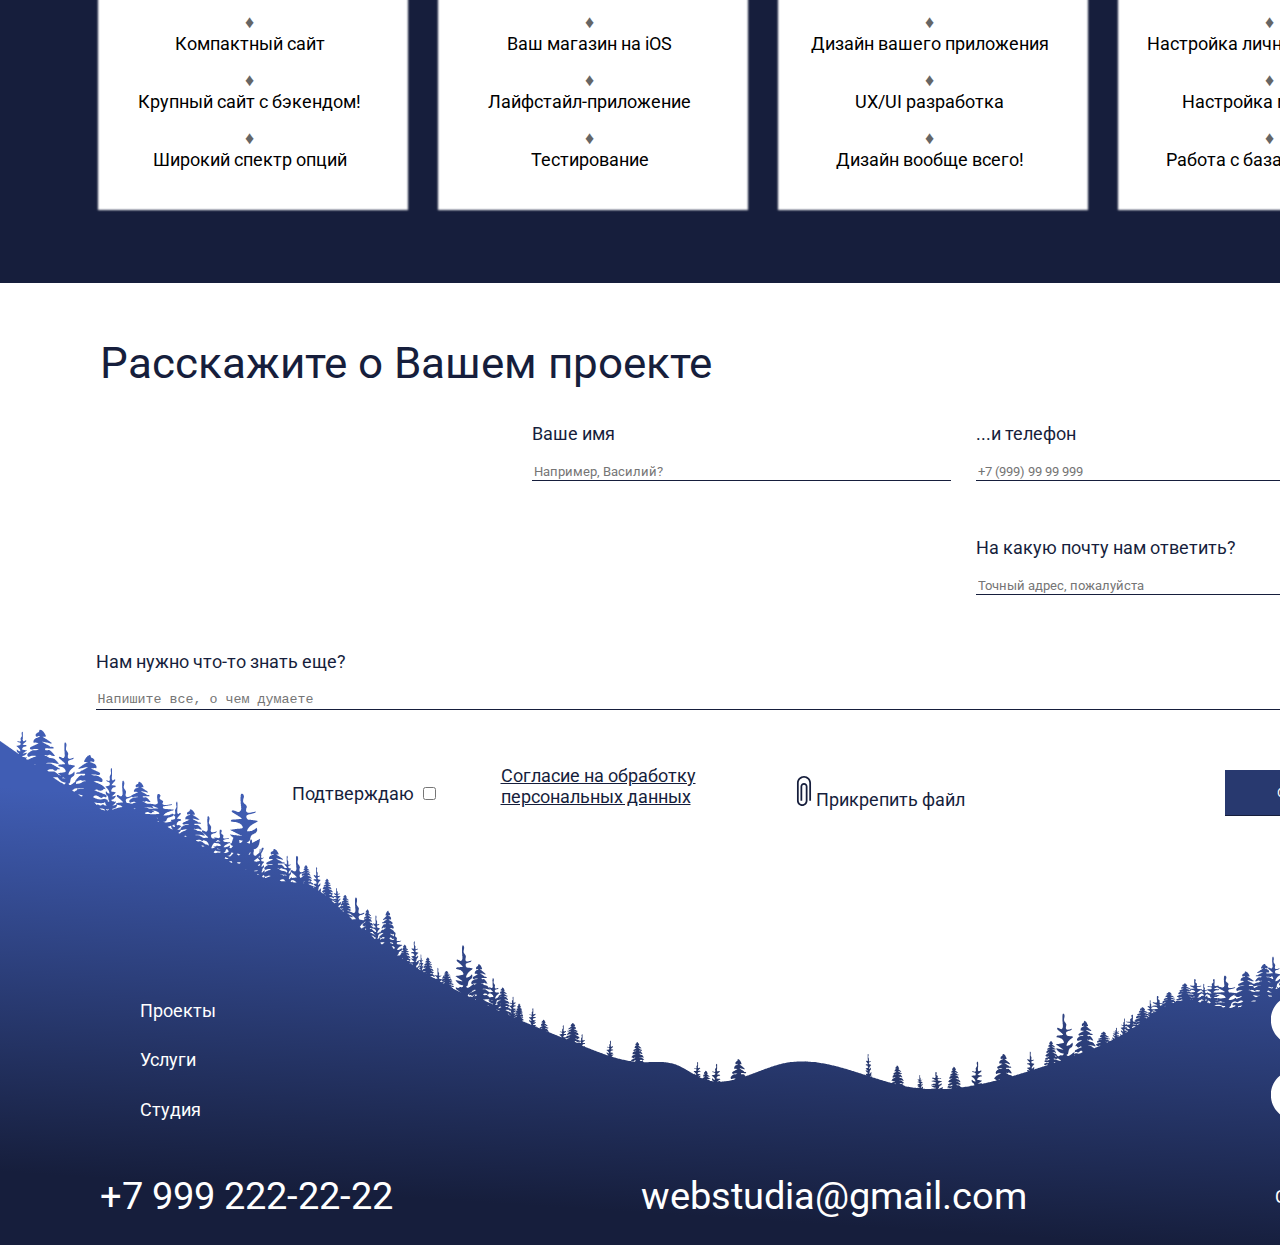
==== commit 4d98e0c7: "Add images, actually full css, non-pressured html" ====
--- a/index.html
+++ b/index.html
@@ -21,9 +21,9 @@
 			<ul class="header__menu">
 
 				<li><a class="header__link visually-hidden" href="index.html">Главная</a></li>
-				<li><a class="header__link" href="index.html">Услуги</a></li>
-				<li><a class="header__link" href="index.html">Проекты</a></li>
-				<li><a class="header__link" href="index.html">О нас</a></li>
+				<li><a class="header__link" href="index.html" title="Там очень много всего">Услуги</a></li>
+				<li><a class="header__link" href="index.html" title="Наши кейсы">Проекты</a></li>
+				<li><a class="header__link" href="index.html" title="Чуть-чуть для познакомиться, чтобы все было прозрачно">О нас</a></li>
 
 			</ul>
 
@@ -188,7 +188,53 @@
 
 	<div class="block-container">
 
-		<h2 class="how-work__h2">Как мы работаем? Системно</h2>
+		<h2 class="how-work__h2">Как мы работаем? Системно!</h2>
+
+		<div class="cases__wrapper">
+			<div class="cases">
+				<h3 class="cases__h3">Веб-разработка</h3>
+				
+				<ul class="cases__list">
+					<li><a class="cases__point" href="">Лэндинг (одностраничный)</a></li>
+					<li><a class="cases__point" href="">Компактный сайт</a></li>
+					<li><a class="cases__point" href="">Крупный сайт c бэкендом!</a></li>
+					<li><a class="cases__point" href="">Широкий спектр опций</a></li>
+				</ul>
+			</div>
+
+			<div class="cases">
+				<h3 class="cases__h3">Мобильная разработка</h3>
+				
+				<ul class="cases__list">
+					<li><a class="cases__point" href="">Разработка приложения</a></li>
+					<li><a class="cases__point" href="">Ваш магазин на iOS</a></li>
+					<li><a class="cases__point" href="">Лайфстайл-приложение</a></li>
+					<li><a class="cases__point" href="">Тестирование</a></li>
+				</ul>
+			</div>
+
+			<div class="cases">
+				<h3 class="cases__h3">Дизайн</h3>
+				
+				<ul class="cases__list">
+					<li><a class="cases__point" href="">Дизайн вашего сайта</a></li>
+					<li><a class="cases__point" href="">Дизайн вашего приложения</a></li>
+					<li><a class="cases__point" href="">UX/UI разработка</a></li>
+					<li><a class="cases__point" href="">Дизайн вообще всего!</a></li>
+				</ul>
+			</div>
+
+			<div class="cases">
+				<h3 class="cases__h3">Серверная часть</h3>
+				
+				<ul class="cases__list">
+					<li><a class="cases__point" href="">Подключение форм и кнопок</a></li>
+					<li><a class="cases__point" href="">Настройка личного кабинета</a></li>
+					<li><a class="cases__point" href="">Настройка магазина</a></li>
+					<li><a class="cases__point" href="">Работа с базами данных</a></li>
+				</ul>
+			</div>
+		</div>
 
 		<!-- <input class="visually-hidden" type="radio" id="level-1" name="toggle" checked>
 	    <input class="visually-hidden" type="radio" id="level-2" name="toggle">
@@ -268,7 +314,7 @@
 
 		<ul class="footer__social">
 			<li class="social"><span class="visually-hidden">What's up</span>
-				<a class="social__link" href="#">
+				<a class="social__link" href="#" title="Это мы в What's up">
 					<svg width="51" height="50" viewBox="0 0 51 50" fill="none" xmlns="http://www.w3.org/2000/svg"><g clip-path="url(#clip0)">
 					<path d="M25.8827 0.000976562C12.0681 0.000976562 0.865295 11.196 0.865295 25.001C0.865295 38.806 12.0681 50.001 25.8827 50.001C39.6973 50.001 50.9 38.806 50.9 25.001C50.9 11.196 39.6973 0.000976562 25.8827 0.000976562ZM26.4129 39.5567C26.4125 39.5567 26.4133 39.5567 26.4129 39.5567H26.4068C23.9007 39.5556 21.4381 38.9277 19.2512 37.736L11.3138 39.8161L13.4381 32.0647C12.1276 29.7964 11.4382 27.223 11.4393 24.5867C11.4428 16.3393 18.1598 9.62965 26.4129 9.62965C30.418 9.63118 34.1777 11.1891 37.0045 14.0162C39.8316 16.8436 41.3876 20.6019 41.386 24.5985C41.3826 32.8463 34.6648 39.5567 26.4129 39.5567Z" fill="white"/>
 					<path d="M26.4178 12.1562C19.5531 12.1562 13.9702 17.733 13.9672 24.588C13.9664 26.9371 14.6245 29.2247 15.8701 31.2042L16.166 31.6745L14.9085 36.2625L19.6187 35.028L20.0734 35.2973C21.984 36.4303 24.1744 37.0296 26.4075 37.0304H26.4125C33.2719 37.0304 38.8547 31.4533 38.8578 24.5979C38.8589 21.2757 37.5656 18.1522 35.2161 15.8023C32.8665 13.4525 29.7416 12.1574 26.4178 12.1562ZM33.738 29.9331C33.4261 30.8059 31.9316 31.6028 31.2128 31.7104C30.568 31.8065 29.7527 31.8466 28.8563 31.5624C28.3128 31.39 27.6161 31.1599 26.7232 30.775C22.9704 29.1561 20.5193 25.381 20.3322 25.1316C20.1452 24.8821 18.8045 23.1048 18.8045 21.265C18.8045 19.4255 19.7711 18.5211 20.1139 18.1472C20.457 17.773 20.8624 17.6796 21.1117 17.6796C21.361 17.6796 21.6106 17.6818 21.8286 17.6925C22.0584 17.704 22.3669 17.6052 22.6703 18.3342C22.9822 19.0826 23.7304 20.922 23.8239 21.109C23.9175 21.2963 23.9797 21.5145 23.8552 21.7639C23.7304 22.0134 23.3159 22.5517 22.92 23.0423C22.7539 23.2479 22.5375 23.431 22.7558 23.8052C22.9738 24.179 23.7251 25.4032 24.8371 26.3942C26.2663 27.6676 27.4718 28.062 27.8459 28.2493C28.2196 28.4362 28.438 28.405 28.6563 28.1559C28.8743 27.9064 29.5916 27.0645 29.8408 26.6902C30.0901 26.316 30.3398 26.3786 30.6826 26.5033C31.0257 26.6277 32.8649 27.5322 33.239 27.7191C33.6131 27.9064 33.8624 27.9998 33.9559 28.1559C34.0499 28.3119 34.0499 29.0599 33.738 29.9331Z" fill="white"/></g><defs><clipPath id="clip0"><rect x="0.865295" y="0.000976562" width="50.0347" height="50" fill="white"/></clipPath></defs></svg>
@@ -276,7 +322,7 @@
 			</li>
 
 			<li class="social"><span class="visually-hidden">Facebook</span>
-				<a class="social__link" href="#">
+				<a class="social__link" href="#" title="Это мы на Facebook">
 					<svg width="51" height="50" viewBox="0 0 51 50" fill="none" xmlns="http://www.w3.org/2000/svg"><g clip-path="url(#clip0)">
 					<path d="M29.9813 49.6755C29.773 49.7095 29.5639 49.7408 29.3541 49.7694C29.5639 49.7408 29.773 49.7095 29.9813 49.6755Z" fill="white"/>
 					<path d="M30.4819 49.5901C30.3824 49.6084 30.2828 49.6252 30.1832 49.6423C30.2828 49.6252 30.3824 49.6084 30.4819 49.5901Z" fill="white"/>
@@ -295,7 +341,7 @@
 			</li>
 
 			<li class="social"><span class="visually-hidden">Instagram</span>
-				<a class="social__link" href="#">
+				<a class="social__link" href="#" title="Это мы в Instagram">
 					<svg width="51" height="50" viewBox="0 0 51 50" fill="none" xmlns="http://www.w3.org/2000/svg"><g clip-path="url(#clip0)">
 					<path d="M30.6711 25.001C30.6711 27.6438 28.5273 29.7861 25.8827 29.7861C23.238 29.7861 21.0942 27.6438 21.0942 25.001C21.0942 22.3582 23.238 20.2158 25.8827 20.2158C28.5273 20.2158 30.6711 22.3582 30.6711 25.001Z" fill="white"/>
 					<path d="M37.0812 16.5348C36.8511 15.9115 36.4838 15.3473 36.0067 14.8842C35.5432 14.4073 34.979 14.0404 34.3549 13.8103C33.8487 13.6139 33.0883 13.3801 31.6877 13.3163C30.1726 13.2473 29.7184 13.2324 25.8827 13.2324C22.0466 13.2324 21.5924 13.2469 20.0776 13.316C18.6771 13.3801 17.9163 13.6139 17.4105 13.8103C16.7863 14.0404 16.2217 14.4073 15.7587 14.8842C15.2815 15.3473 14.9143 15.9111 14.6837 16.5348C14.4871 17.0406 14.2531 17.8009 14.1894 19.2005C14.1203 20.7142 14.1054 21.1681 14.1054 25.0015C14.1054 28.8345 14.1203 29.2885 14.1894 30.8025C14.2531 32.2021 14.4871 32.962 14.6837 33.4679C14.9143 34.0916 15.2812 34.6554 15.7583 35.1185C16.2217 35.5953 16.7859 35.9623 17.4101 36.1923C17.9163 36.3892 18.6771 36.623 20.0776 36.6867C21.5924 36.7558 22.0463 36.7702 25.8823 36.7702C29.7187 36.7702 30.173 36.7558 31.6873 36.6867C33.0879 36.623 33.8487 36.3892 34.3549 36.1923C35.6078 35.7094 36.598 34.7198 37.0812 33.4679C37.2778 32.962 37.5118 32.2021 37.576 30.8025C37.6451 29.2885 37.6596 28.8345 37.6596 25.0015C37.6596 21.1681 37.6451 20.7142 37.576 19.2005C37.5122 17.8009 37.2782 17.0406 37.0812 16.5348ZM25.8827 32.3727C21.8084 32.3727 18.5057 29.0726 18.5057 25.0011C18.5057 20.9297 21.8084 17.6296 25.8827 17.6296C29.9566 17.6296 33.2593 20.9297 33.2593 25.0011C33.2593 29.0726 29.9566 32.3727 25.8827 32.3727ZM33.551 19.0609C32.5989 19.0609 31.8271 18.2896 31.8271 17.3382C31.8271 16.3868 32.5989 15.6155 33.551 15.6155C34.503 15.6155 35.2749 16.3868 35.2749 17.3382C35.2745 18.2896 34.503 19.0609 33.551 19.0609Z" fill="white"/>
@@ -304,7 +350,7 @@
 			</li>
 
 			<li class="social"><span class="visually-hidden">Linked In</span>
-				<a class="social__link" href="#">
+				<a class="social__link" href="#" title="Это мы на LinkedIn">
 					<svg width="51" height="50" viewBox="0 0 51 50" fill="none" xmlns="http://www.w3.org/2000/svg"><g clip-path="url(#clip0)">
 					<path d="M25.9479 0.000976562C12.1333 0.000976562 0.930542 11.196 0.930542 25.001C0.930542 38.806 12.1333 50.001 25.9479 50.001C39.7625 50.001 50.9653 38.806 50.9653 25.001C50.9653 11.196 39.7625 0.000976562 25.9479 0.000976562ZM18.6781 37.7939H12.5853V19.4762H18.6781V37.7939ZM15.6319 16.9749H15.5922C13.5476 16.9749 12.2253 15.5684 12.2253 13.8106C12.2253 12.0131 13.5881 10.6455 15.6724 10.6455C17.7566 10.6455 19.0393 12.0131 19.079 13.8106C19.079 15.5684 17.7566 16.9749 15.6319 16.9749ZM40.6477 37.7939H34.5556V27.9944C34.5556 25.5316 33.6734 23.852 31.4689 23.852C29.7859 23.852 28.7834 24.985 28.3429 26.0786C28.1818 26.47 28.1425 27.017 28.1425 27.5645V37.7939H22.05C22.05 37.7939 22.1298 21.1947 22.05 19.4762H28.1425V22.0698C28.9522 20.8216 30.4008 19.0462 33.6334 19.0462C37.642 19.0462 40.6477 21.6643 40.6477 27.2906V37.7939Z" fill="white"/>
 					</g><defs><clipPath id="clip0"><rect x="0.930542" y="0.000976562" width="50.0347" height="50" fill="white"/></clipPath></defs></svg>
--- a/css/style.css
+++ b/css/style.css
@@ -0,0 +1,588 @@
+body {
+	margin: 0;
+	padding: 0;
+
+	width: 1519px;
+	margin: 0 auto;
+
+	font-family: "Roboto", Arial, serif;
+	font-size: 18px;
+
+	color: #161E3C;
+}
+
+button,
+input,
+a {
+	font-family: "Roboto", Arial, sans-serif;
+
+	text-decoration: none;
+	color: white;
+}
+
+h2, h3 {
+	margin:0;
+	padding: 0;
+}
+
+.btn {
+	/*Reset browser's settings*/
+	border-width: 0;
+
+	padding: 15px 0;
+	width: 170px;
+
+	background-color: #28396F;
+	color: white;
+}
+
+li {
+	list-style: none;
+}
+
+.block-container {
+	width: 1320px;
+	margin: 0 auto;
+}
+
+.visually-hidden {
+  position: absolute;
+  clip: rect(0 0 0 0);
+  width: 1px;
+  height: 1px;
+  margin: -1px;
+}
+
+/* Header */
+
+.header {
+	height: 120px;
+
+	display: flex;
+	align-items: center;
+	justify-content: space-between;
+
+	vertical-align: middle;
+}
+
+.header__nav {
+	display: flex;
+	justify-content: space-between;
+	align-items: center;
+
+	width: 1519px;
+}
+
+.header__logo {
+	display: inline-block;
+}
+
+.header__menu {
+	display: flex;
+	justify-content: space-around;
+}
+
+.header__link {
+	padding-right: 75px;
+
+	color: black;
+}
+
+.header__tel {
+	padding-right: 100px;
+
+	color: black;
+}
+
+/* Background for header & abstract */
+
+/* СВГ СИЛЬНО ПОДГРУЖАЕТ CSS!!! */
+
+.header--background-wrapper {
+	background-image: url(../images/background-header.svg);
+	background-repeat: no-repeat;
+	background-size: 100% 930px;
+}
+
+/* End of header */
+
+/* Abstract */
+
+.main-page__abstract {
+	height: 800px;
+
+	display: flex;
+	flex-direction: column;
+	justify-content: flex-end;
+	align-items: center;
+}
+
+.abstract__h1 {
+	margin-bottom: 480px;
+	padding-left: 70px;
+
+	font-weight: 300;
+	font-size: 60px;
+	line-height: 1.4;
+
+	text-transform: uppercase;
+	text-align: center;
+}
+
+.abstract__slogan {
+	color: white;
+
+	font-size: 24px;
+	font-weight: normal;
+	line-height: 1.3;
+	text-align: center;
+	text-transform: uppercase;
+
+	padding-left: 70px;
+}
+
+.abstract__list {
+	margin-bottom: 0;
+
+	color: white;
+}
+
+.abstract__principles {
+	text-transform: uppercase;
+	text-align: center;
+
+	margin-bottom: 25px;
+}
+
+/* End of abstract */
+
+/* Nav-block */
+
+.main-page__nav-block {
+	height: 600px;
+	width: 1519px;
+	margin-top: -35px;
+
+	display: flex;
+	flex-direction: column;
+	justify-content: space-around;
+	align-items: center;
+
+	background-color: #161E3C;
+}
+
+.nav-block__list {
+	display: flex;
+	justify-content: space-around;
+	align-items: center;
+}
+
+.nav-block__blocks {
+	width: 400px;
+	height: 150px;
+
+	padding: 90px 50px;
+
+	border: 1px solid rgba(255, 255, 255, 0.4);
+}
+
+.nav-block__blocks:nth-of-type(2) {
+	margin: 0 50px;
+}
+
+.nav-block__h3 {
+	color: white;
+	font-size: 24px;
+
+	margin-bottom: 35px;
+	font-weight: normal;
+}
+
+.nav-block__title {
+	color: white;
+	line-height: 1.4;
+}
+
+/* End of Nav-block */
+
+/* Quiz */
+
+.main-page__quiz {
+	height: 450px;
+
+	padding-left:60px;
+}
+
+.quiz__h2 {
+	width: 575px;
+	margin: 80px 0px 30px;
+
+	font-size:44px;
+	font-weight: normal;
+}
+
+.quiz__h3 {
+
+	margin-bottom: 40px;
+
+	font-size: 35px;
+	font-weight: normal;
+}
+
+.quiz__list {
+	margin-bottom: 60px;
+	padding: 0;
+
+	width: 1000px;
+	display: flex;
+	justify-content: space-between;
+}
+
+.quiz__option {
+	width: 310px;
+	height: 205px;
+
+	display: flex;
+	flex-direction:column;
+	justify-content: flex-start;
+	align-items: center;
+	text-align: center;
+
+	border: 1px solid rgba(0, 0, 0, 0.2);
+}
+
+.quiz__heading {
+	margin:32px; 
+}
+
+.quiz__nav {
+	display: flex;
+	justify-content: space-between;
+
+	width: 1000px;
+}
+
+.nav__btn {
+	width: 125px;
+	height: 35px;
+	margin: -10px 5px 0 5px;
+
+	color: black;
+
+	font-size: 13px;
+}
+
+/* End of Quiz */
+
+/* Advantages */
+
+.main-page__advantages {
+	height: 820px;
+
+	margin-top: 100px;
+}
+
+.advantages--background-wrapper {
+	width: 100%;
+	background: url(../images/advantages1.svg) no-repeat 0 0,
+				url(../images/advantages2.svg) no-repeat 480px 0px,
+				url(../images/advantages3.svg) no-repeat 960px 0px;
+	background-size: 640px 820px,
+					640px 820px,
+					640px 820px;
+}
+
+.advantages__list {
+	padding: 0;
+
+	display: flex;
+	flex-direction: column;
+	justify-content: space-around;
+}
+
+.advantages__point {
+	width: 355px;
+	height: 300px;
+	margin-top: -45px;
+
+	line-height: 1.4;
+	text-align: center;
+}
+
+.advantages__point:first-of-type {
+	align-self: flex-start;
+}
+
+.advantages__point:nth-of-type(2) {
+	align-self: center;
+}
+
+.advantages__point:last-of-type {
+	align-self: flex-end;
+}
+
+.advantages__point:first-of-type::before {
+	content: "1";
+	
+	display: inline-block;
+	position: relative;
+	top: 65px;
+	left: -140px;
+
+	color: #F50000;
+	font-size: 150px;
+	font-weight: bold;
+}
+
+.advantages__point:nth-of-type(2)::before {
+	content: "2";
+	
+	display: inline-block;
+	position: relative;
+	top: 65px;
+	left: -140px;
+
+	color: #F50000;
+	font-size: 150px;
+	font-weight: bold;		
+}
+
+.advantages__point:last-of-type::before {
+	content: "3";
+	
+	display: inline-block;
+	position: relative;
+	top: 65px;
+	left: -140px;
+
+	color: #F50000;
+	font-size: 150px;
+	font-weight: bold;	
+}
+
+.advantages__h3 {
+	background-color: rgba(0, 0, 128, 0.2);
+
+	font-size: 25px;
+	font-weight: normal;
+
+	width: 150px;
+	margin: 0 auto;
+	padding:10px;
+}
+
+.advantages__description {
+	background-color: rgba(0, 0, 128, 0.15);
+
+	line-height: 1.4;
+	padding: 5px;
+}
+
+/* End of Advantages */
+
+/* How-work */
+
+.main-page__how-work {
+	height: 550px;
+	margin-top: -2px;
+
+	display: flex;
+	flex-direction: column;
+	justify-content: flex-start;
+	align-items: center;
+
+
+	background-color: #161E3C;
+	color: white;
+}
+
+.cases__wrapper {
+	display: flex;
+	justify-content: space-between;
+	align-items: flex-start;
+}
+
+.how-work__h2 {
+	font-weight: normal;
+	font-size:44px; 
+
+	margin: 40px 0 50px;
+}
+
+.cases {
+	background-color: white;
+	color: black;
+	box-shadow: 3px -3px 2px 5px white;
+
+	padding:20px 10px;
+}
+
+.cases__h3 {
+	text-transform: uppercase;
+	text-align: center;
+	text-decoration: underline;
+}
+
+.cases__list {
+	padding:0;
+	width: 280px;
+
+	display: flex;
+	flex-direction: column;
+	justify-content: space-between;
+	align-items: center;
+}
+
+.cases__point {
+	margin-bottom: 10px;
+
+	text-align: center;
+
+	color: black;
+}
+
+.cases__point::before {
+	display: block;
+	content: "♦";
+	opacity: 0.6;
+	margin-top: 15px;
+
+}
+
+/* End of How-work */
+
+/* Form */
+
+/*.main-page__form {
+	height: 650px;
+}*/
+
+.form__h3 {
+	color: #161E3C;
+
+	font-size: 44px;
+	line-height: 1.4;
+	font-weight: normal;
+
+	padding-top: 50px;
+}
+
+.action-form {
+	height: 450px;
+
+	display: flex;
+	justify-content: flex-end;
+	align-items: center;
+	flex-wrap: wrap;
+}
+
+.form__label,
+input {
+	color: #161E3C;
+
+	margin-right: 25px;
+
+	cursor: pointer;
+}
+
+.action-form input,
+.action-form textarea {
+	border-width: 0;
+
+	border-bottom: 1px solid #161E3C;
+}
+
+input[name='name'],
+input[name='phone'],
+input[name='email'] {
+	width: 415px;
+	padding-top: 20px;
+}
+
+.form__label ~ textarea {
+	width: 1320px;
+	padding-top: 20px;
+}
+
+/* ПЕРЕПИСАТЬ СЕЛЕКТОР и ШИРИНУ ПО БЛОКУ */
+
+.agreement {
+	display: flex;
+	align-self: center;
+	justify-content: space-between;
+
+	margin-right: 100px;
+}
+
+.agreement__link {
+	color: #161E3C;
+
+	text-decoration: underline;
+
+	margin-left: 40px;
+}
+
+label[for='agreement']~input {
+	margin-left: -20px;
+}
+
+label[for='file'] {
+	margin-right: 260px;
+}
+
+/* End of Form */
+
+/* Footer */
+
+.footer {
+	height: 580px;
+	margin-top: -200px;
+
+	background: url(../images/background-footer.svg) no-repeat;
+	background-size: 1519px 700px;
+	color: white;
+
+	display: flex;
+	flex-direction: column;
+	justify-content: flex-end;
+	padding-bottom: 20px;
+}
+
+
+.footer__first-line {
+	display: flex;
+	justify-content: space-between;
+	align-items: center;
+
+	margin-bottom: 15px;
+}
+
+.footer__nav {
+	display: flex;
+	flex-direction: column;
+	justify-content: space-between;
+
+	height: 120px;
+}
+
+.footer__social {
+	display: flex;
+	justify-content: space-between;
+	flex-wrap: wrap;
+	align-items:center; 
+
+	width: 150px;
+	height: 150px;
+	padding:0;
+}
+
+.footer__second-line {
+	display: flex;
+	justify-content: space-between;
+	align-items: center;
+}
+
+.footer__second-line a {
+	font-size: 38px;
+}
+/* End of Footer */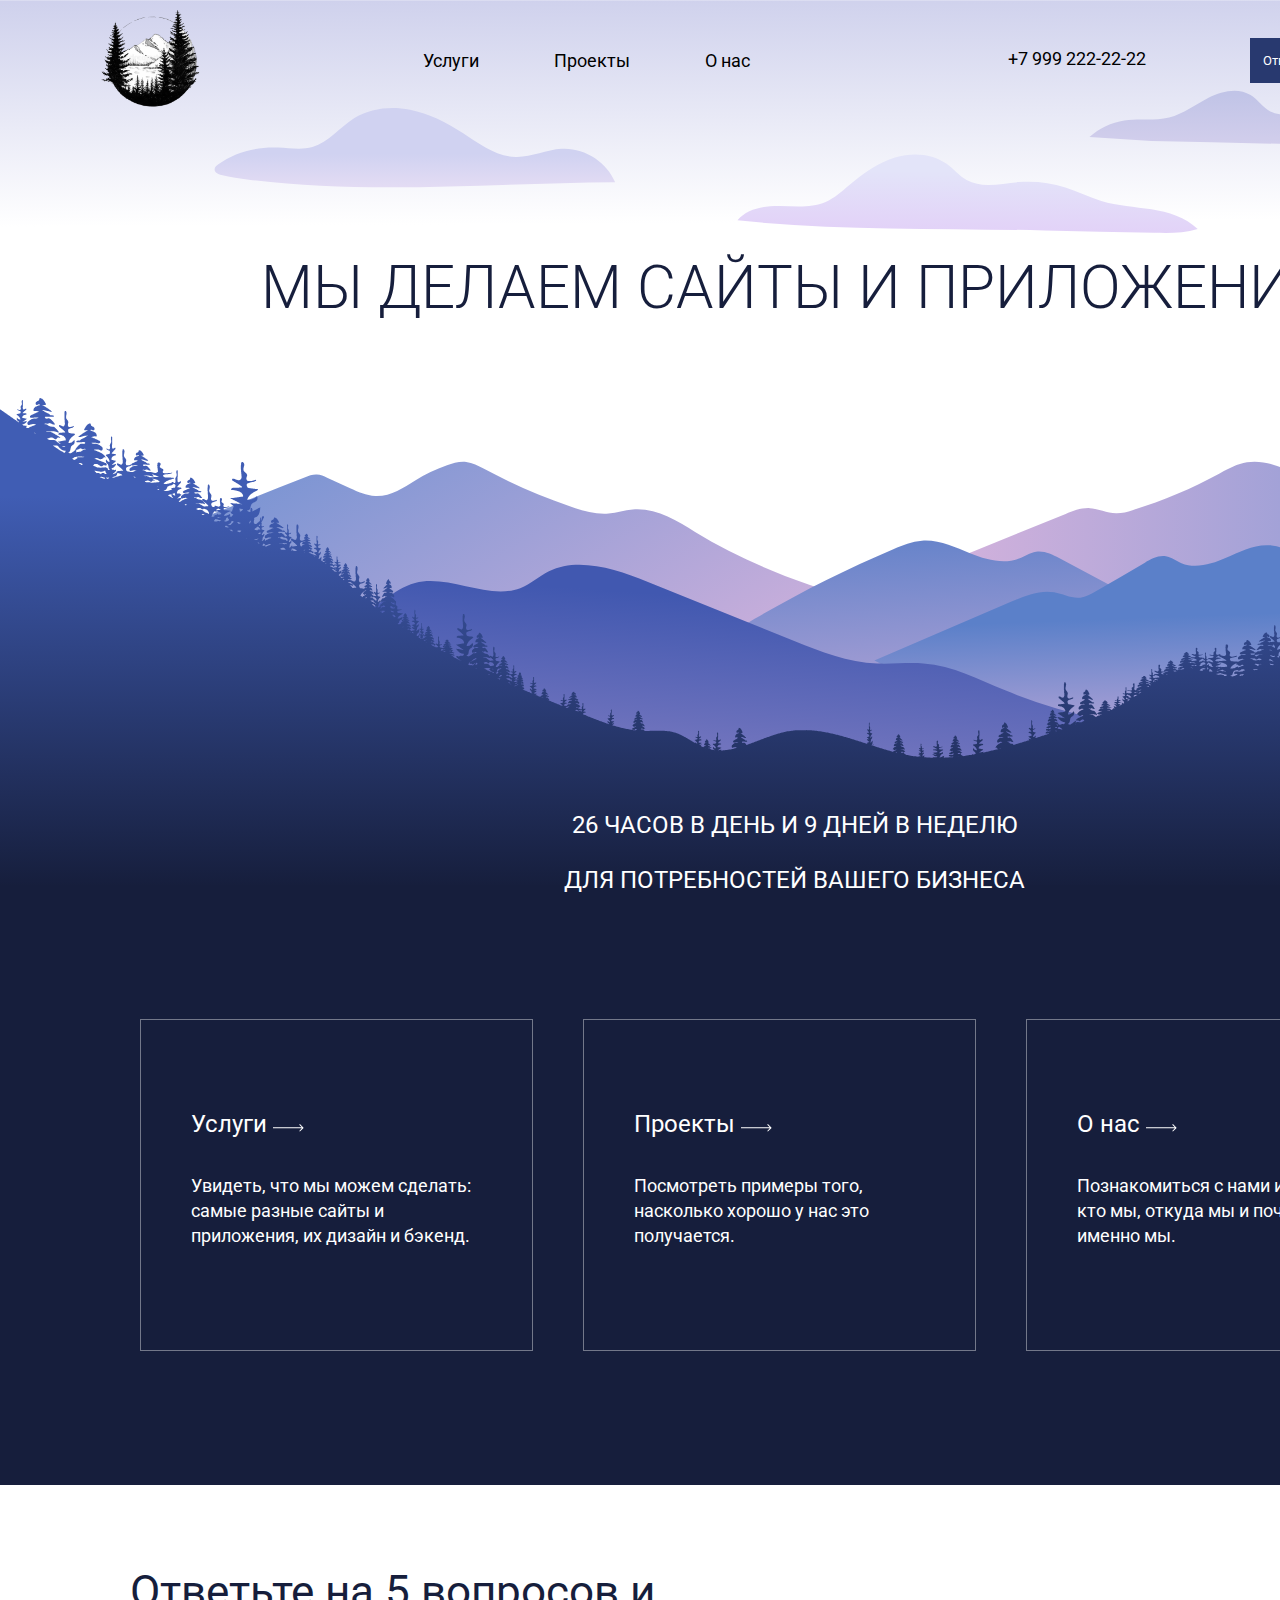
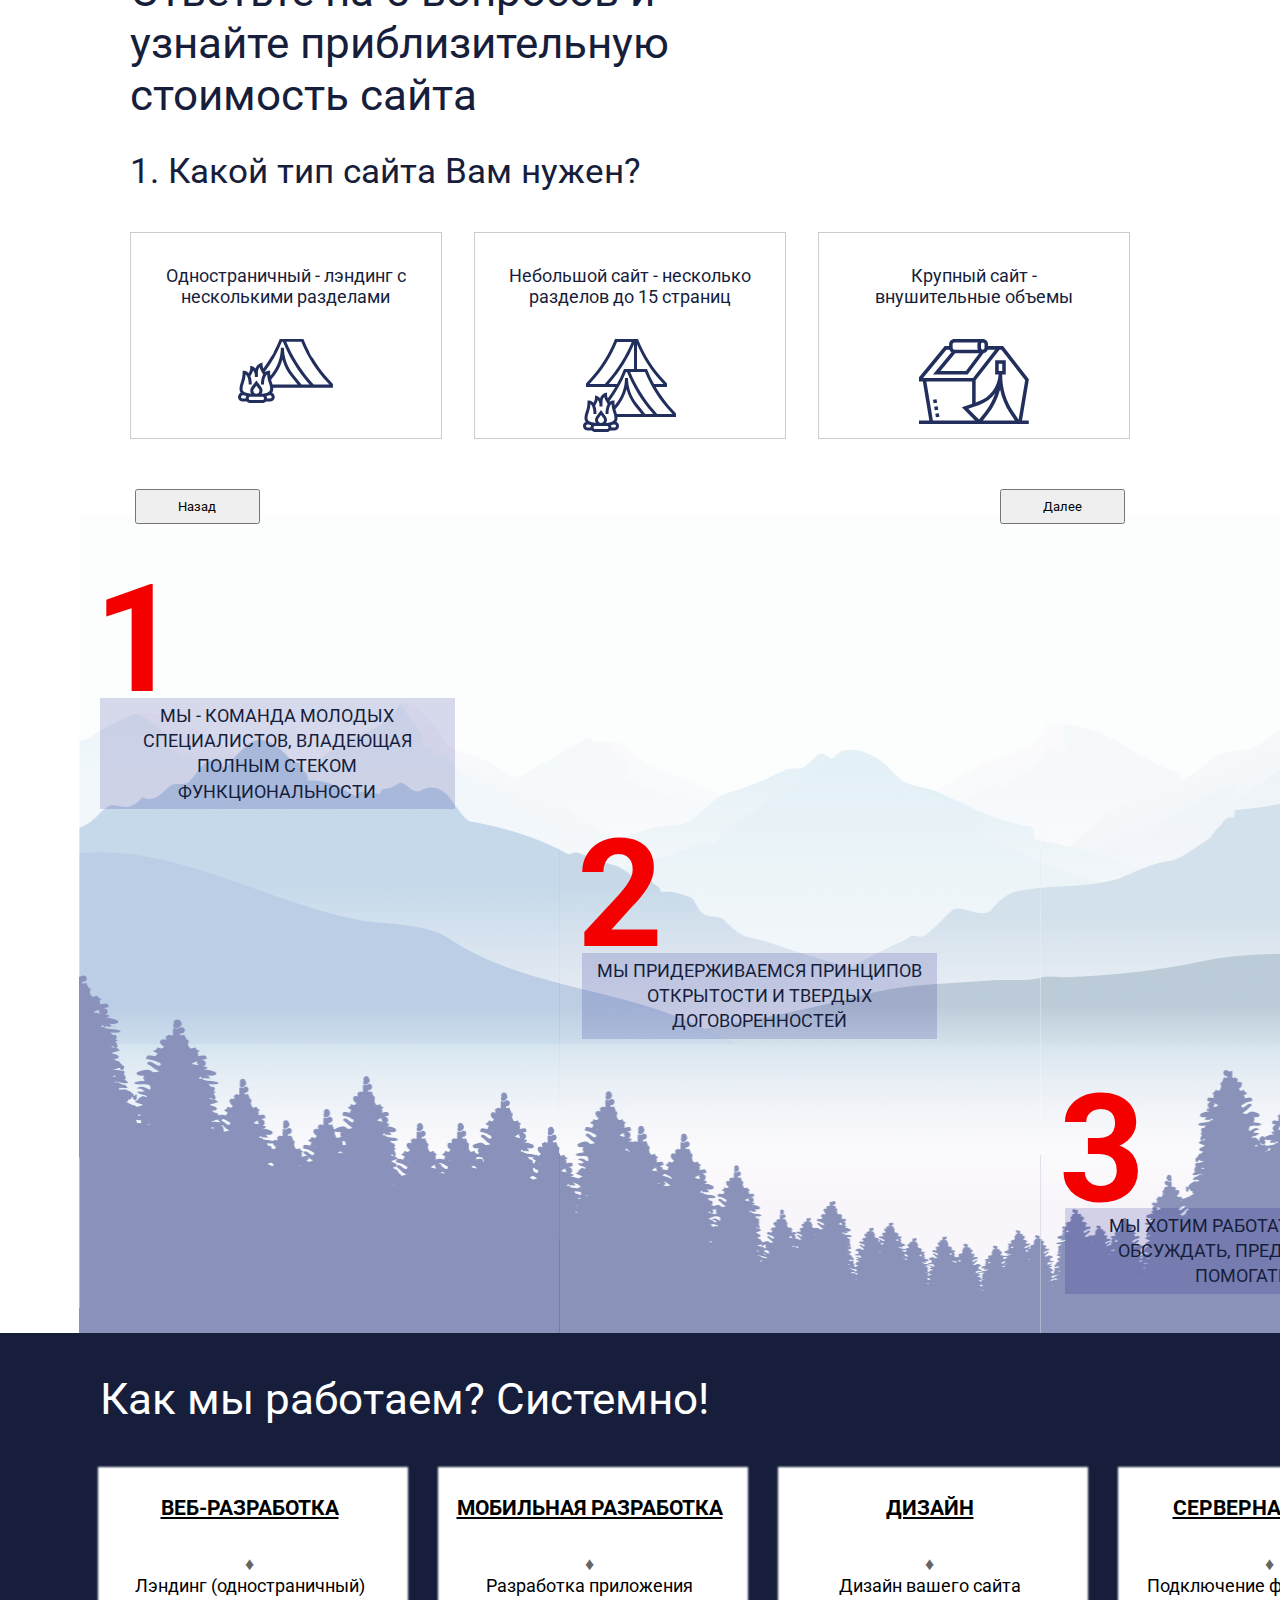
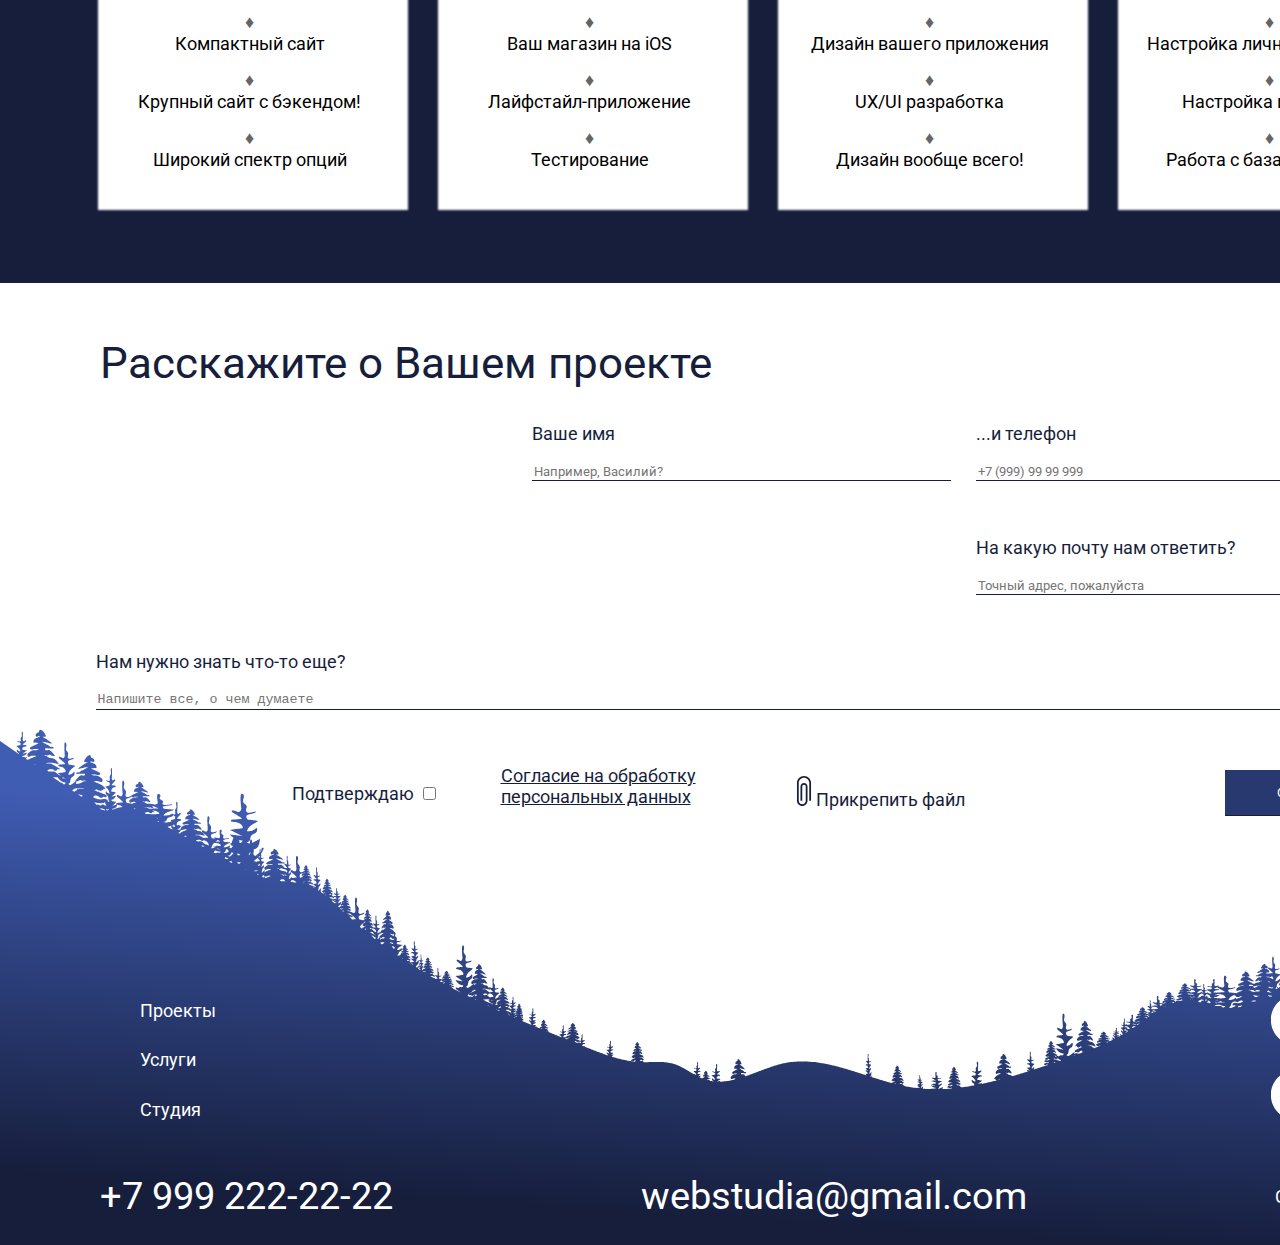
==== commit 407a629e: "first ver of quiz" ====
--- a/index.html
+++ b/index.html
@@ -5,6 +5,7 @@
 	<link rel="stylesheet" type="text/css" href="css/style.css">
 	<meta charset="utf-8">
 	<link href="https://fonts.googleapis.com/css?family=Roboto:300,400,500,600,700&amp;subset=cyrillic" rel="stylesheet">
+	<script src="../Opushka_digital/js/scripts.js"></script>
 </head>
 
 <body>
@@ -108,12 +109,12 @@
 
 	<div class="block-container">
 
-		<h2 class="quiz__h2">Ответьте на 5 вопросов и узнайте стоимость сайта</h2>
-
-		<h3 class="quiz__h3">1. Подскажите, пожалуйста, какой сайт Вам нужен?</h3>
-
-		<ul class="quiz__list">
-			<li class="quiz__option">
+		<h2 class="quiz__h2">Ответьте на 5 вопросов и узнайте приблизительную стоимость сайта</h2>
+
+		<h3 class="quiz__h3" id="question">1. Какой тип сайта Вам нужен?</h3>
+
+		<ul class="quiz__list" id="question_body">
+			<li class="quiz__option" onclick="choosePic(this, 0)">
 				<p class="quiz__heading">Одностраничный - лэндинг с несколькими разделами</p>
 				
 				<svg width="95" height="64" viewBox="0 0 95 64" fill="none" xmlns="http://www.w3.org/2000/svg">
@@ -121,7 +122,7 @@
 				</svg>
 			</li>
 
-			<li class="quiz__option">
+			<li class="quiz__option" onclick="choosePic(this, 1)">
 				<p class="quiz__heading">Небольшой сайт - несколько разделов до 15 страниц</p>
 				
 				<svg width="93" height="93" viewBox="0 0 93 93" fill="none" xmlns="http://www.w3.org/2000/svg">
@@ -129,7 +130,7 @@
 				</svg>
 			</li>
 
-			<li class="quiz__option">
+			<li class="quiz__option" onclick="choosePic(this, 2)">
 				<p class="quiz__heading">Крупный сайт - внушительные объемы</p>
 				
 				<svg width="110" height="85" viewBox="0 0 110 85" fill="none" xmlns="http://www.w3.org/2000/svg">
@@ -142,8 +143,8 @@
 		</ul>
 
 		<div class="quiz__nav">
-			<button class="nav__btn">Назад</button>
-			<button class="nav__btn">Далее</button>
+			<button class="nav__btn" id="back" onclick="prev(this)">Назад</button>
+			<button class="nav__btn" id="next" onclick="next(this)">Далее</button>
 		</div>
 
 	</div>
@@ -272,7 +273,7 @@
 			<p><label class="form__label" for="email" >На какую почту нам ответить?</label><br>
 			<input type="email" name="email" id="email" placeholder="Точный адрес, пожалуйста"></p>
 
-			<p><label class="form__label" for="message" >Нам нужно что-то знать еще?</label><br>
+			<p><label class="form__label" for="message" >Нам нужно знать что-то еще?</label><br>
 			<textarea placeholder="Напишите все, о чем думаете" maxlength="400" rows="1" id="message"></textarea></p>
 			
 			<div class="agreement">
--- a/css/style.css
+++ b/css/style.css
@@ -249,6 +249,19 @@
 	text-align: center;
 
 	border: 1px solid rgba(0, 0, 0, 0.2);
+}
+
+.quiz_option_active {
+	width: 310px;
+	height: 205px;
+
+	display: flex;
+	flex-direction: column;
+	justify-content: flex-start;
+	align-items: center;
+	text-align: center;
+
+	border: 1px solid rgba(0, 0, 128, 0.6);	
 }
 
 .quiz__heading {
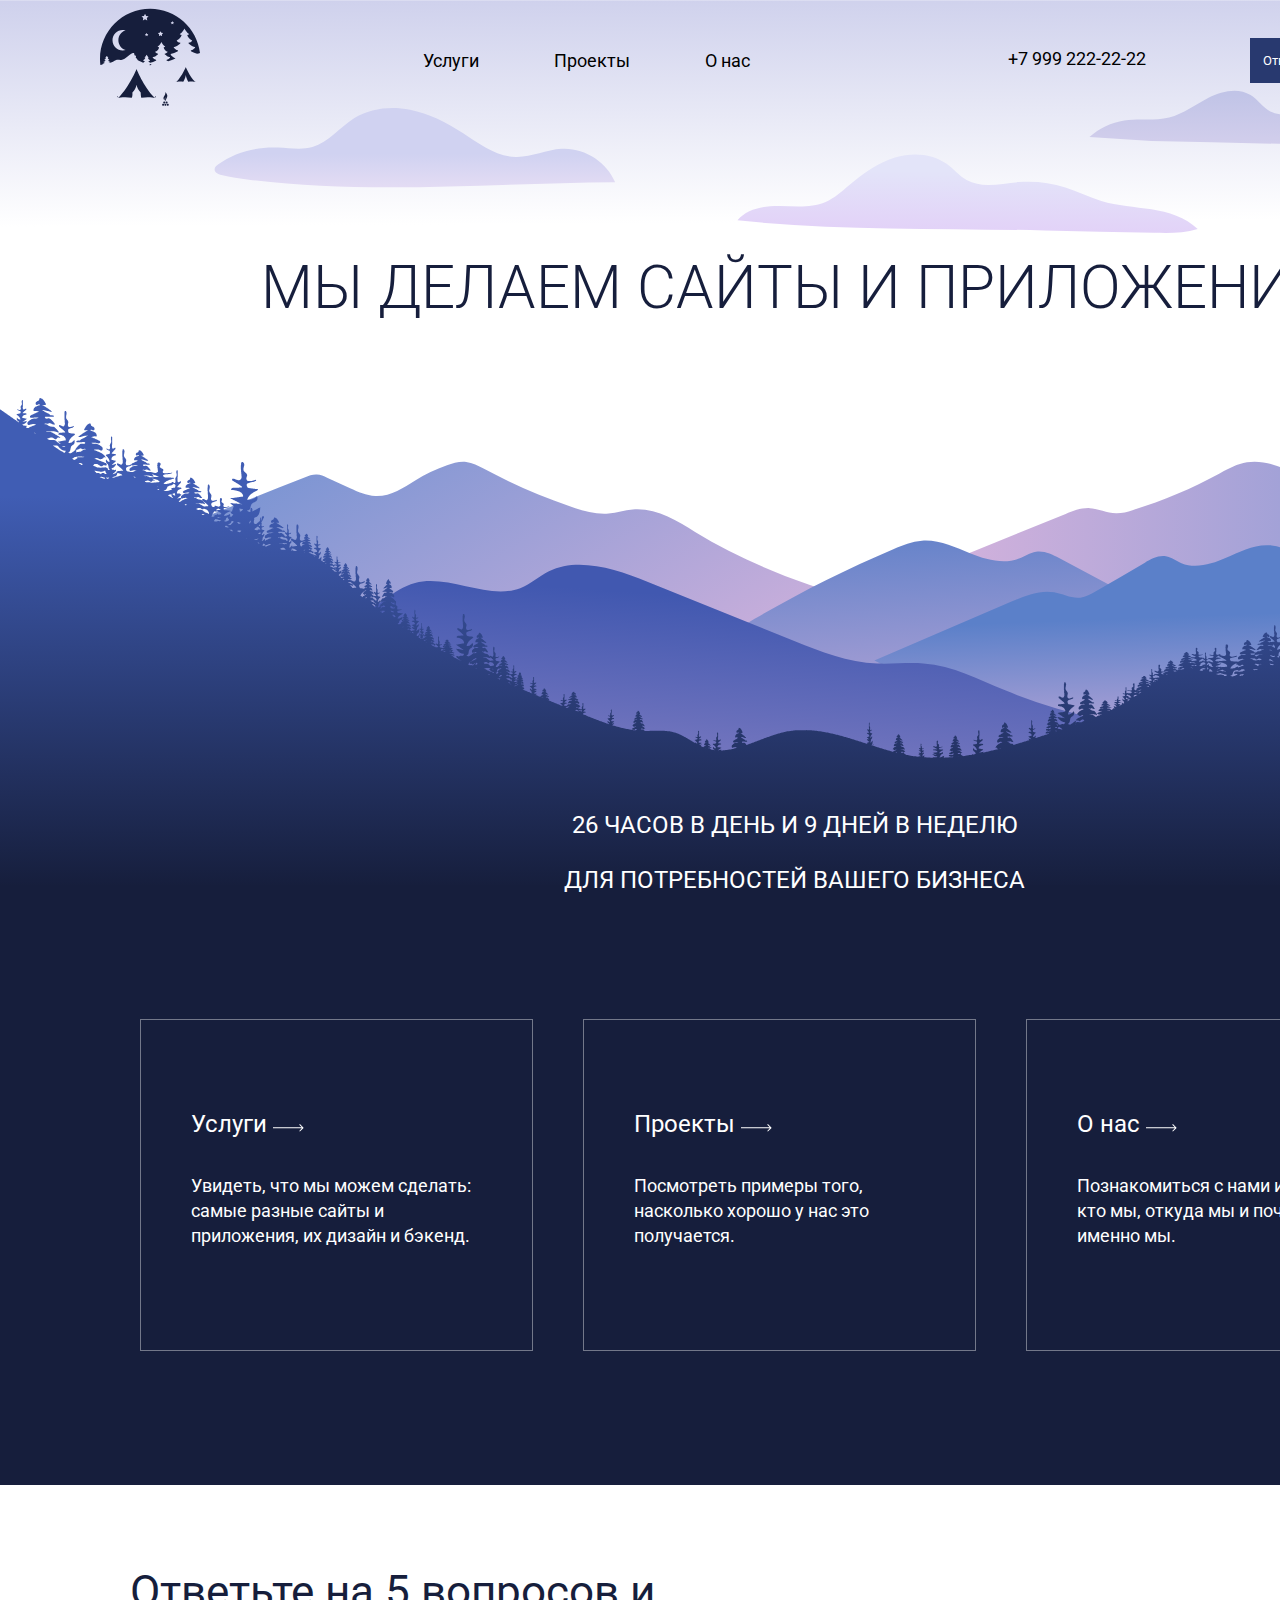
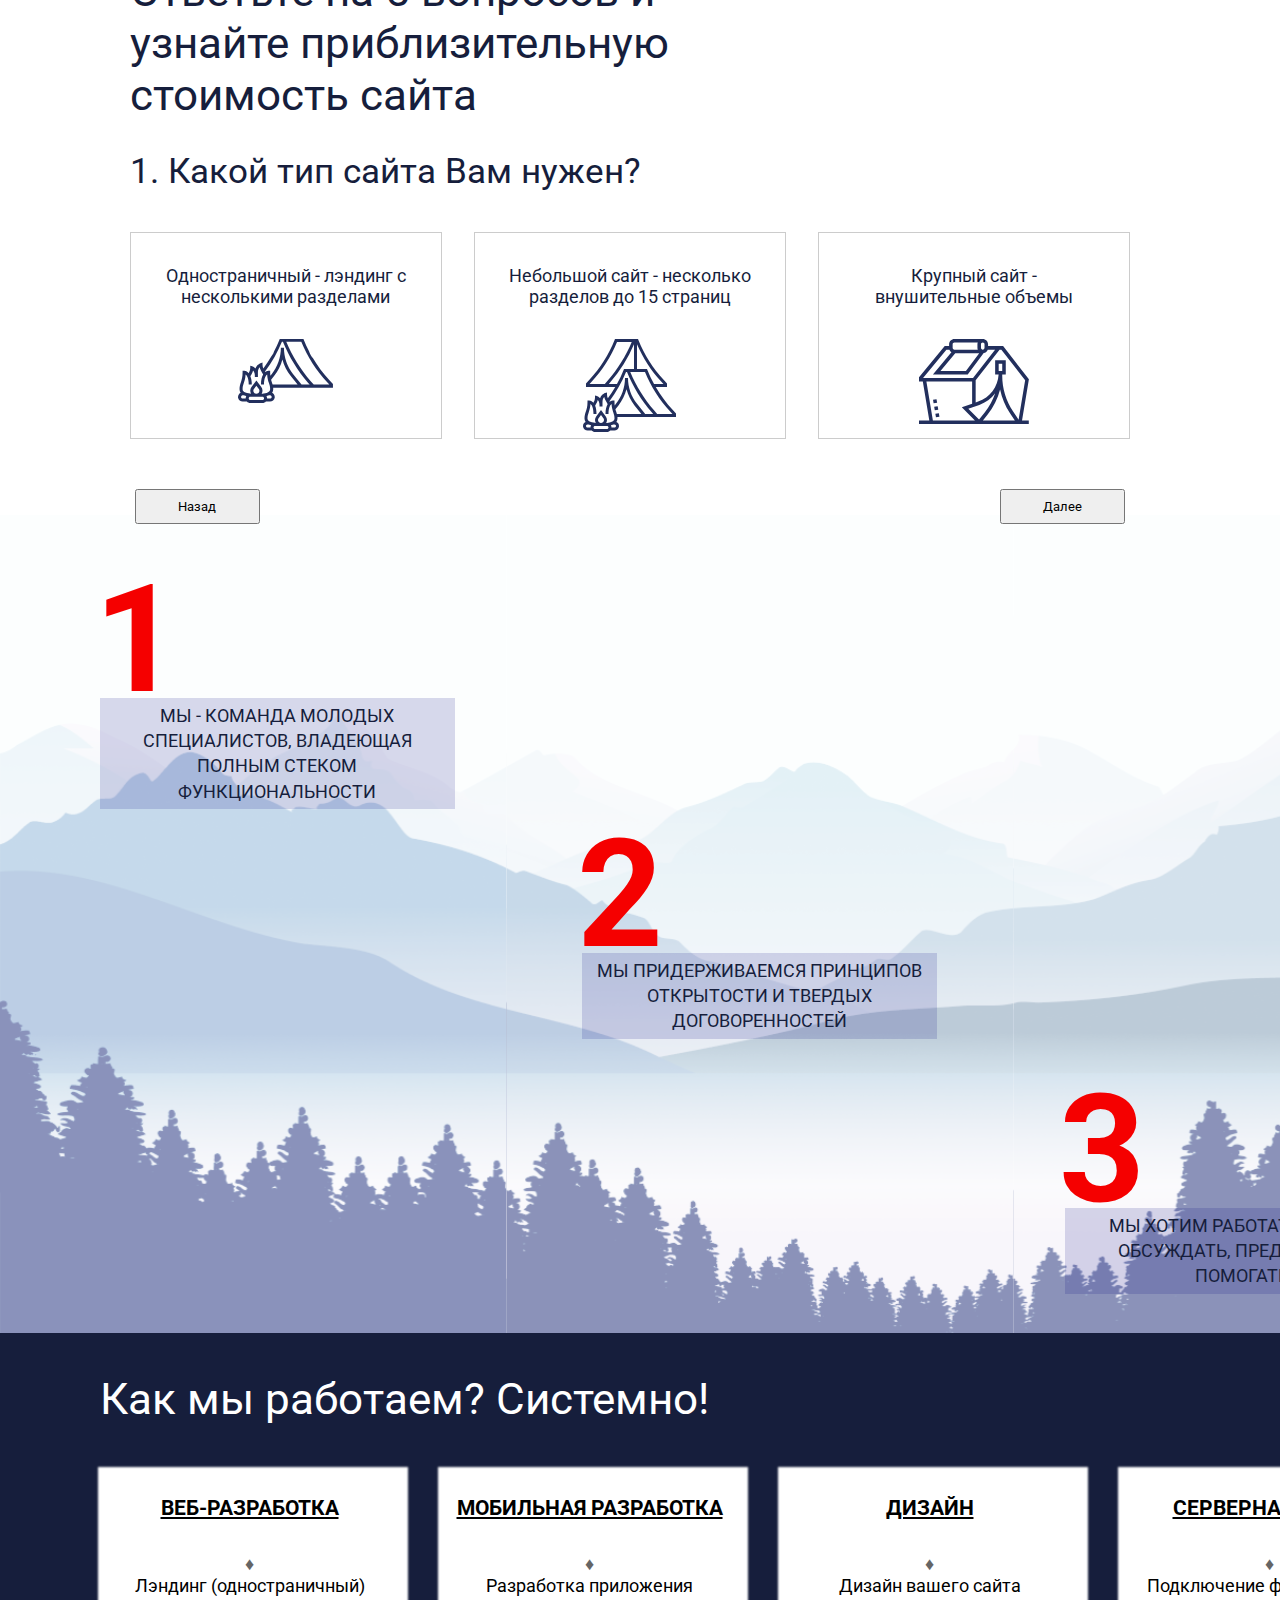
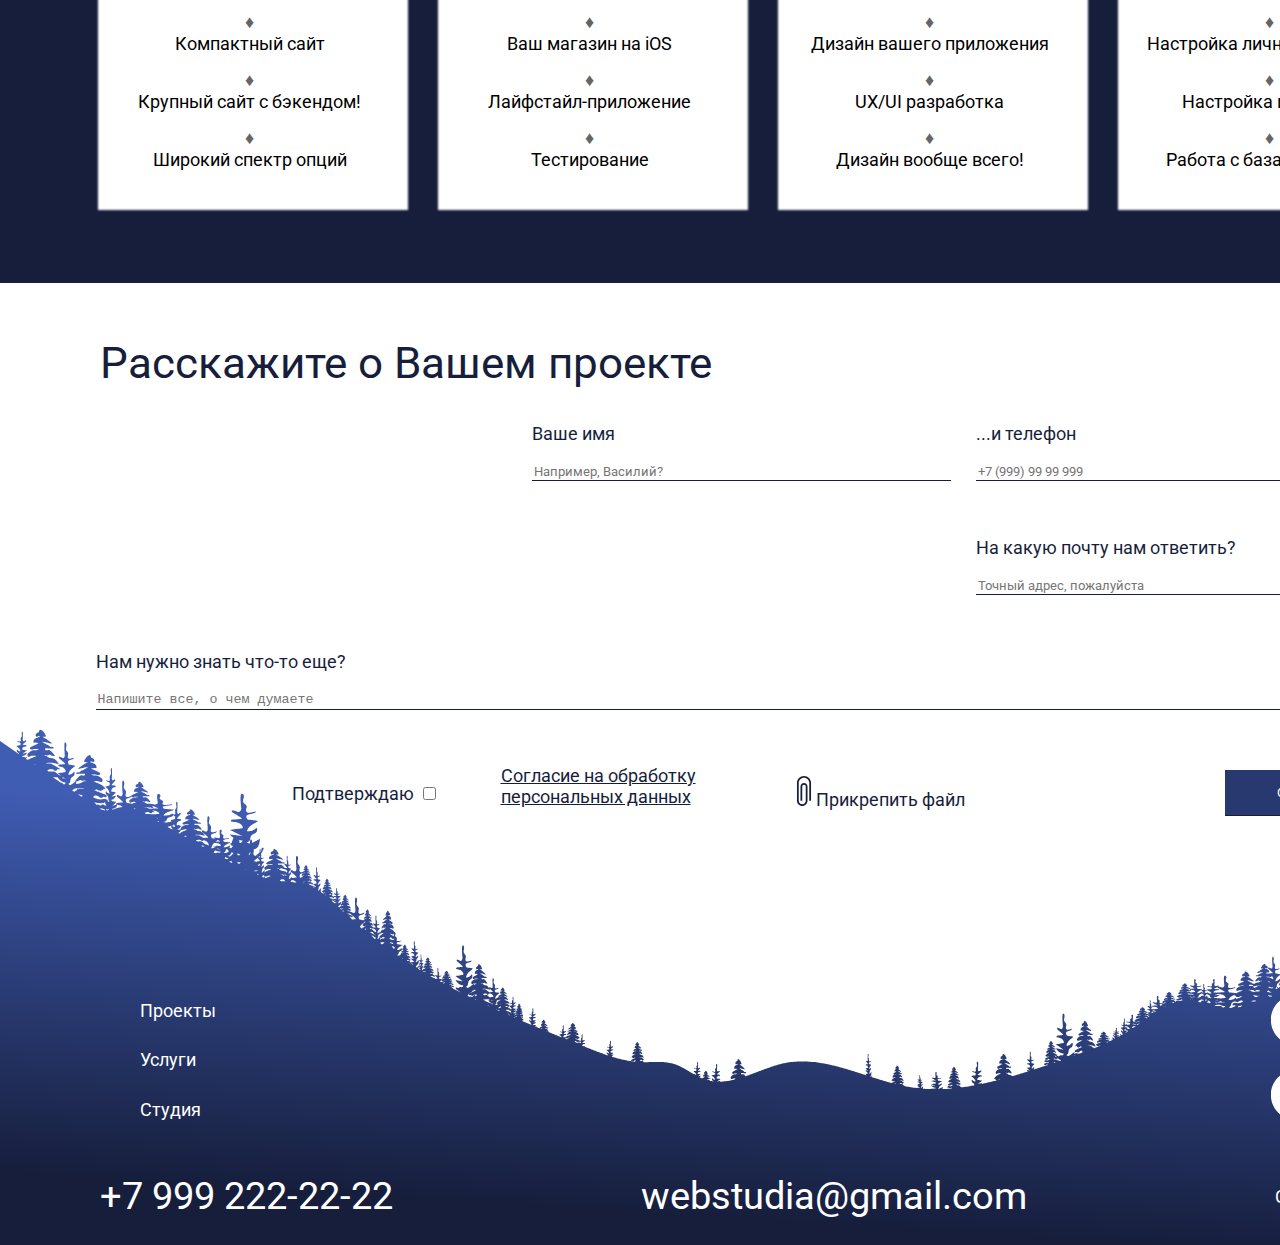
==== commit 140008f2: "Actual version for 27/05/2020" ====
--- a/index.html
+++ b/index.html
@@ -5,7 +5,6 @@
 	<link rel="stylesheet" type="text/css" href="css/style.css">
 	<meta charset="utf-8">
 	<link href="https://fonts.googleapis.com/css?family=Roboto:300,400,500,600,700&amp;subset=cyrillic" rel="stylesheet">
-	<script src="../Opushka_digital/js/scripts.js"></script>
 </head>
 
 <body>
@@ -17,14 +16,14 @@
 
 		<nav class="header__nav">
 		
-			<a class="header__logo" href="index.html"><img src="images/logo.png" width="100" height="100" alt="Разработка и дизайн сайтов и приложений любой сложности"></a>
+			<a class="header__logo" href="index.html"><img src="images/logo.svg" width="100" height="100" alt="Разработка и дизайн сайтов и приложений любой сложности"></a>
 
 			<ul class="header__menu">
 
 				<li><a class="header__link visually-hidden" href="index.html">Главная</a></li>
 				<li><a class="header__link" href="index.html" title="Там очень много всего">Услуги</a></li>
 				<li><a class="header__link" href="index.html" title="Наши кейсы">Проекты</a></li>
-				<li><a class="header__link" href="index.html" title="Чуть-чуть для познакомиться, чтобы все было прозрачно">О нас</a></li>
+				<li><a class="header__link" href="about/index.html" title="Чуть-чуть для познакомиться, чтобы все было прозрачно">О нас</a></li>
 
 			</ul>
 
@@ -89,7 +88,7 @@
 			</li>
 
 			<li class="nav-block__blocks">
-			<a href="#">
+			<a href="about/index.html">
 
 				<h3 class="nav-block__h3">О нас 
 					<svg width="31" height="8" viewBox="0 0 31 8" fill="none" xmlns="http://www.w3.org/2000/svg">
@@ -373,5 +372,6 @@
 
 </div>
 </footer>
+	<script src="js/scripts.js"></script>
 </body>
 </html>--- a/css/style.css
+++ b/css/style.css
@@ -54,23 +54,12 @@
 }
 
 /* Header */
-
-.header {
+.header__nav {
+	display: flex;
+	justify-content: space-between;
+	align-items: center;
+
 	height: 120px;
-
-	display: flex;
-	align-items: center;
-	justify-content: space-between;
-
-	vertical-align: middle;
-}
-
-.header__nav {
-	display: flex;
-	justify-content: space-between;
-	align-items: center;
-
-	width: 1519px;
 }
 
 .header__logo {
@@ -297,12 +286,8 @@
 
 .advantages--background-wrapper {
 	width: 100%;
-	background: url(../images/advantages1.svg) no-repeat 0 0,
-				url(../images/advantages2.svg) no-repeat 480px 0px,
-				url(../images/advantages3.svg) no-repeat 960px 0px;
-	background-size: 640px 820px,
-					640px 820px,
-					640px 820px;
+	background: url(../images/bg__advantages.svg);
+	background-size: 100%;
 }
 
 .advantages__list {
@@ -598,4 +583,105 @@
 .footer__second-line a {
 	font-size: 38px;
 }
-/* End of Footer */+/* End of Footer */
+
+/* Start of ABOUT US page */
+
+.about-header {
+	box-shadow: 0px 24px 38px rgba(0, 0, 0, 0.14);
+}
+
+
+.about-us {
+	margin-left: 210px;
+}
+
+.about-us .small {
+	font-size: 13px;
+	color: rgba(22, 30, 60, 0.5);
+}
+
+.about-us .red {
+	color: #F50000
+}
+
+.about-us .big {
+	margin-bottom: 10px;
+}
+
+.about-us__h2 {
+	margin-top: 95px;
+	margin-bottom: 80px;
+
+	font-size: 44px;
+	font-weight: normal;
+	color: #161E3C;
+}
+
+.about-us__intro {
+	width: 870px;
+
+	font-size: 14px;
+	line-height: 1.9;
+}
+
+.about-us__units {
+	margin-top: 0px;
+	width: 870px;
+
+	padding: 0 150px;
+}
+
+.about-us__unit {
+	display: flex;
+	flex-direction: column;
+
+	height: 175px;
+	margin-bottom: 60px;
+}
+
+.about-us__unit:last-of-type {
+	margin-bottom: 100px;
+}
+
+.about-us__unit:first-of-type::before {
+	display: inline-block;
+	content: url(../images/leha.svg);
+
+	position: relative;
+	top: 150px;
+	left: -150px;
+}
+
+.about-us__unit:nth-of-type(2)::before {
+	display: inline-block;
+	content: url(../images/elchik.svg);
+
+	position: relative;
+	top: 150px;
+	left: -150px;
+}
+
+.about-us__unit:nth-of-type(3)::before {
+	display: inline-block;
+	content: url(../images/alina.svg);
+
+	position: relative;
+	top: 150px;
+	left: -150px;
+}
+
+.about-us__unit:last-of-type::before {
+	display: inline-block;
+	content: url(../images/galochka.svg);
+
+	position: relative;
+	top: 110px;
+	left: -150px;
+}
+
+.unit__description {
+	font-size: 14px;
+	line-height: 1.9;
+}
+/* End ABOUT US */